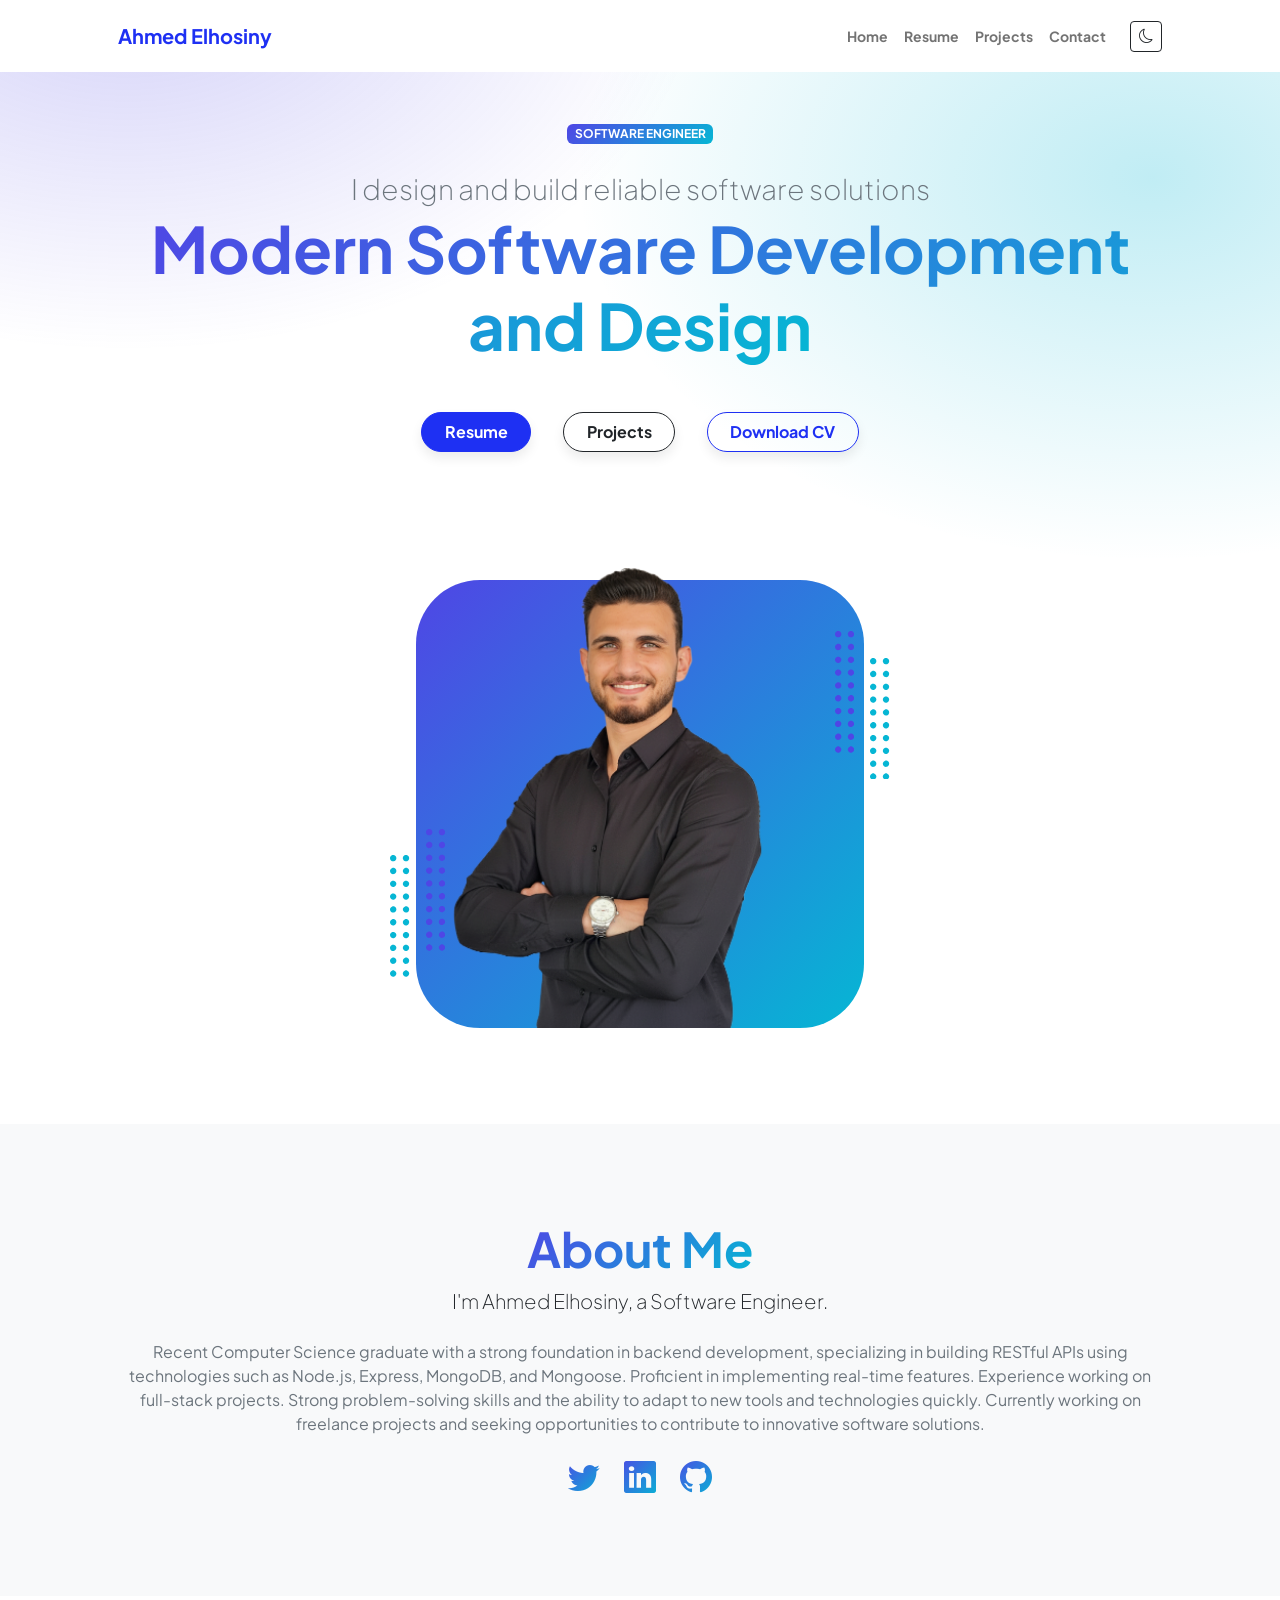
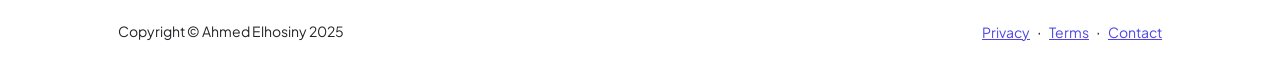
==== index.html @ 224352a5 "Initial commit: Modern portfolio website with dark mode, dynamic projects, and .NET skills showcase" ====
<!DOCTYPE html>
<html lang="en">
    <head>
        <meta charset="utf-8" />
        <meta name="viewport" content="width=device-width, initial-scale=1, shrink-to-fit=no" />
        <meta name="description" content="Software Engineer specializing in backend APIs, Node.js, Express, MongoDB, and realtime features." />
        <meta name="author" content="Ahmed Elhosiny" />
        <meta property="og:type" content="website" />
        <meta property="og:title" content="Ahmed Elhosiny — Software Engineer" />
        <meta property="og:description" content="Backend-focused engineer building RESTful APIs and realtime features with Node.js, Express, and MongoDB." />
        <meta property="og:image" content="assets/profile.png" />
        <meta name="twitter:card" content="summary_large_image" />
        <meta name="twitter:title" content="Ahmed Elhosiny — Software Engineer" />
        <meta name="twitter:description" content="Backend APIs · Node.js · Express · MongoDB · Realtime" />
        <meta name="twitter:image" content="assets/profile.png" />
        <meta name="theme-color" media="(prefers-color-scheme: light)" content="#4f46e5" />
        <meta name="theme-color" media="(prefers-color-scheme: dark)" content="#0b0f16" />
        <title>Ahmed Elhosiny — Software Engineer</title>
        <!-- Favicon-->
        <link rel="icon" type="image/x-icon" href="assets/favicon.ico" />
        <!-- Custom Google font-->
        <link rel="preconnect" href="https://fonts.googleapis.com" />
        <link rel="preconnect" href="https://fonts.gstatic.com" crossorigin />
        <link href="https://fonts.googleapis.com/css2?family=Plus+Jakarta+Sans:wght@100;200;300;400;500;600;700;800;900&amp;display=swap" rel="stylesheet" />
        <!-- Bootstrap icons-->
        <link href="https://cdn.jsdelivr.net/npm/bootstrap-icons@1.8.1/font/bootstrap-icons.css" rel="stylesheet" />
        <!-- Core theme CSS (includes Bootstrap)-->
        <link href="css/styles.css" rel="stylesheet" />
    </head>
    <body class="d-flex flex-column h-100" id="appRoot">
        <main class="flex-shrink-0">
            <!-- Navigation-->
            <nav class="navbar navbar-expand-lg navbar-light bg-white py-3" role="navigation" aria-label="Primary">
                <div class="container px-5">
                    <a class="navbar-brand" href="index.html"><span class="fw-bolder text-primary">Ahmed Elhosiny</span></a>
                    <button class="navbar-toggler" type="button" data-bs-toggle="collapse" data-bs-target="#navbarSupportedContent" aria-controls="navbarSupportedContent" aria-expanded="false" aria-label="Toggle navigation"><span class="navbar-toggler-icon"></span></button>
                    <div class="collapse navbar-collapse" id="navbarSupportedContent">
                        <ul class="navbar-nav ms-auto mb-2 mb-lg-0 small fw-bolder">
                            <li class="nav-item"><a class="nav-link" href="index.html">Home</a></li>
                            <li class="nav-item"><a class="nav-link" href="resume.html">Resume</a></li>
                            <li class="nav-item"><a class="nav-link" href="projects.html">Projects</a></li>
                            <li class="nav-item"><a class="nav-link" href="contact.html">Contact</a></li>
                        </ul>
                        <div class="ms-lg-3 mt-3 mt-lg-0">
                            <button id="themeToggle" class="btn btn-outline-dark btn-sm" type="button" aria-pressed="false" aria-label="Toggle dark mode">
                                <i class="bi bi-moon"></i>
                            </button>
                        </div>
                    </div>
                </div>
            </nav>
            <!-- Header-->
            <header class="py-5 hero-gradient">
                <div class="container px-5 pb-5">
                    <div class="row gx-5 align-items-center">
                        <div class="col-xxl-5 reveal">
                            <!-- Header text content-->
                            <div class="text-center text-xxl-start">
                                <div class="badge bg-gradient-primary-to-secondary text-white mb-4"><div class="text-uppercase">Software Engineer</div></div>
                                <div class="fs-3 fw-light text-muted">I design and build reliable software solutions</div>
                                <h1 class="display-3 fw-bolder mb-5"><span class="text-gradient d-inline">Modern Software Development and Design</span></h1>
                                <div class="d-grid gap-3 d-sm-flex justify-content-sm-center justify-content-xxl-start mb-3">
                                    <a class="btn btn-primary fw-bolder me-sm-3 btn-hero" href="resume.html">Resume</a>
                                    <a class="btn btn-outline-dark fw-bolder me-sm-3 btn-hero" href="projects.html">Projects</a>
                                    <a class="btn btn-outline-primary fw-bolder btn-hero" href="assets/Ahmed_s_Resume.pdf" target="_blank" rel="noopener" download="Ahmed_Elhosiny_Resume.pdf">Download CV</a>
                                </div>
                            </div>
                        </div>
                        <div class="col-xxl-7 reveal">
                            <!-- Header profile picture-->
                            <div class="d-flex justify-content-center mt-5 mt-xxl-0">
                                <div class="profile bg-gradient-primary-to-secondary balance-left">
                                    <!-- TIP: For best results, use a photo with a transparent background like the demo example below-->
                                    <!-- Watch a tutorial on how to do this on YouTube (link)-->
                                    <img class="profile-img face-left shift-left" src="assets/profile.png" alt="Ahmed Elhosiny profile" />
                                    <div class="dots-1">
                                        <!-- SVG Dots-->
                                        <svg version="1.1" xmlns="http://www.w3.org/2000/svg" xmlns:xlink="http://www.w3.org/1999/xlink" x="0px" y="0px" viewBox="0 0 191.6 1215.4" style="enable-background: new 0 0 191.6 1215.4" xml:space="preserve">
                                            <g transform="translate(0.000000,1280.000000) scale(0.100000,-0.100000)">
                                                <path d="M227.7,12788.6c-105-35-200-141-222-248c-43-206,163-412,369-369c155,32,275,190,260,339c-11,105-90,213-190,262        C383.7,12801.6,289.7,12808.6,227.7,12788.6z"></path>
                                                <path d="M1507.7,12788.6c-151-50-253-216-222-362c25-119,136-230,254-255c194-41,395,142,375,339c-11,105-90,213-190,262        C1663.7,12801.6,1569.7,12808.6,1507.7,12788.6z"></path>
                                                <path d="M227.7,11508.6c-105-35-200-141-222-248c-43-206,163-412,369-369c155,32,275,190,260,339c-11,105-90,213-190,262        C383.7,11521.6,289.7,11528.6,227.7,11508.6z"></path>
                                                <path d="M1507.7,11508.6c-151-50-253-216-222-362c25-119,136-230,254-255c194-41,395,142,375,339c-11,105-90,213-190,262        C1663.7,11521.6,1569.7,11528.6,1507.7,11508.6z"></path>
                                                <path d="M227.7,10228.6c-105-35-200-141-222-248c-43-206,163-412,369-369c155,32,275,190,260,339c-11,105-90,213-190,262        C383.7,10241.6,289.7,10248.6,227.7,10228.6z"></path>
                                                <path d="M1507.7,10228.6c-105-35-200-141-222-248c-43-206,163-412,369-369c155,32,275,190,260,339c-11,105-90,213-190,262        C1663.7,10241.6,1569.7,10248.6,1507.7,10228.6z"></path>
                                                <path d="M227.7,8948.6c-105-35-200-141-222-248c-43-206,163-412,369-369c155,32,275,190,260,339c-11,105-90,213-190,262        C383.7,8961.6,289.7,8968.6,227.7,8948.6z"></path>
                                                <path d="M1507.7,8948.6c-105-35-200-141-222-248c-43-206,163-412,369-369c155,32,275,190,260,339c-11,105-90,213-190,262        C1663.7,8961.6,1569.7,8968.6,1507.7,8948.6z"></path>
                                                <path d="M227.7,7668.6c-105-35-200-141-222-248c-43-206,163-412,369-369c155,32,275,190,260,339c-11,105-90,213-190,262        C383.7,7681.6,289.7,7688.6,227.7,7668.6z"></path>
                                                <path d="M1507.7,7668.6c-105-35-200-141-222-248c-43-206,163-412,369-369c155,32,275,190,260,339c-11,105-90,213-190,262        C1663.7,7681.6,1569.7,7688.6,1507.7,7668.6z"></path>
                                                <path d="M227.7,6388.6c-105-35-200-141-222-248c-43-206,163-412,369-369c155,32,275,190,260,339c-11,105-90,213-190,262        C383.7,6401.6,289.7,6408.6,227.7,6388.6z"></path>
                                                <path d="M1507.7,6388.6c-105-35-200-141-222-248c-43-206,163-412,369-369c155,32,275,190,260,339c-11,105-90,213-190,262        C1663.7,6401.6,1569.7,6408.6,1507.7,6388.6z"></path>
                                                <path d="M227.7,5108.6c-105-35-200-141-222-248c-43-206,163-412,369-369c155,32,275,190,260,339c-11,105-90,213-190,262        C383.7,5121.6,289.7,5128.6,227.7,5108.6z"></path>
                                                <path d="M1507.7,5108.6c-105-35-200-141-222-248c-43-206,163-412,369-369c155,32,275,190,260,339c-11,105-90,213-190,262        C1663.7,5121.6,1569.7,5128.6,1507.7,5108.6z"></path>
                                                <path d="M227.7,3828.6c-105-35-200-141-222-248c-43-206,163-412,369-369c155,32,275,190,260,339c-11,105-90,213-190,262        C383.7,3841.6,289.7,3848.6,227.7,3828.6z"></path>
                                                <path d="M1507.7,3828.6c-105-35-200-141-222-248c-43-206,163-412,369-369c155,32,275,190,260,339c-11,105-90,213-190,262        C1663.7,3841.6,1569.7,3848.6,1507.7,3828.6z"></path>
                                                <path d="M227.7,2548.6c-105-35-200-141-222-248c-43-206,163-412,369-369c155,32,275,190,260,339c-11,105-90,213-190,262        C383.7,2561.6,289.7,2568.6,227.7,2548.6z"></path>
                                                <path d="M1507.7,2548.6c-105-35-200-141-222-248c-43-206,163-412,369-369c155,32,275,190,260,339c-11,105-90,213-190,262        C1663.7,2561.6,1569.7,2568.6,1507.7,2548.6z"></path>
                                                <path d="M227.7,1268.6c-105-35-200-141-222-248c-43-206,163-412,369-369c155,32,275,190,260,339c-11,105-90,213-190,262        C383.7,1281.6,289.7,1288.6,227.7,1268.6z"></path>
                                                <path d="M1507.7,1268.6c-105-35-200-141-222-248c-43-206,163-412,369-369c155,32,275,190,260,339c-11,105-90,213-190,262        C1663.7,1281.6,1569.7,1288.6,1507.7,1268.6z"></path>
                                            </g>
                                        </svg>
                                        <!-- END of SVG dots-->
                                    </div>
                                    <div class="dots-2">
                                        <!-- SVG Dots-->
                                        <svg version="1.1" xmlns="http://www.w3.org/2000/svg" xmlns:xlink="http://www.w3.org/1999/xlink" x="0px" y="0px" viewBox="0 0 191.6 1215.4" style="enable-background: new 0 0 191.6 1215.4" xml:space="preserve">
                                            <g transform="translate(0.000000,1280.000000) scale(0.100000,-0.100000)">
                                                <path d="M227.7,12788.6c-105-35-200-141-222-248c-43-206,163-412,369-369c155,32,275,190,260,339c-11,105-90,213-190,262        C383.7,12801.6,289.7,12808.6,227.7,12788.6z"></path>
                                                <path d="M1507.7,12788.6c-151-50-253-216-222-362c25-119,136-230,254-255c194-41,395,142,375,339c-11,105-90,213-190,262        C1663.7,12801.6,1569.7,12808.6,1507.7,12788.6z"></path>
                                                <path d="M227.7,11508.6c-105-35-200-141-222-248c-43-206,163-412,369-369c155,32,275,190,260,339c-11,105-90,213-190,262        C383.7,11521.6,289.7,11528.6,227.7,11508.6z"></path>
                                                <path d="M1507.7,11508.6c-151-50-253-216-222-362c25-119,136-230,254-255c194-41,395,142,375,339c-11,105-90,213-190,262        C1663.7,11521.6,1569.7,11528.6,1507.7,11508.6z"></path>
                                                <path d="M227.7,10228.6c-105-35-200-141-222-248c-43-206,163-412,369-369c155,32,275,190,260,339c-11,105-90,213-190,262        C383.7,10241.6,289.7,10248.6,227.7,10228.6z"></path>
                                                <path d="M1507.7,10228.6c-105-35-200-141-222-248c-43-206,163-412,369-369c155,32,275,190,260,339c-11,105-90,213-190,262        C1663.7,10241.6,1569.7,10248.6,1507.7,10228.6z"></path>
                                                <path d="M227.7,8948.6c-105-35-200-141-222-248c-43-206,163-412,369-369c155,32,275,190,260,339c-11,105-90,213-190,262        C383.7,8961.6,289.7,8968.6,227.7,8948.6z"></path>
                                                <path d="M1507.7,8948.6c-105-35-200-141-222-248c-43-206,163-412,369-369c155,32,275,190,260,339c-11,105-90,213-190,262        C1663.7,8961.6,1569.7,8968.6,1507.7,8948.6z"></path>
                                                <path d="M227.7,7668.6c-105-35-200-141-222-248c-43-206,163-412,369-369c155,32,275,190,260,339c-11,105-90,213-190,262        C383.7,7681.6,289.7,7688.6,227.7,7668.6z"></path>
                                                <path d="M1507.7,7668.6c-105-35-200-141-222-248c-43-206,163-412,369-369c155,32,275,190,260,339c-11,105-90,213-190,262        C1663.7,7681.6,1569.7,7688.6,1507.7,7668.6z"></path>
                                                <path d="M227.7,6388.6c-105-35-200-141-222-248c-43-206,163-412,369-369c155,32,275,190,260,339c-11,105-90,213-190,262        C383.7,6401.6,289.7,6408.6,227.7,6388.6z"></path>
                                                <path d="M1507.7,6388.6c-105-35-200-141-222-248c-43-206,163-412,369-369c155,32,275,190,260,339c-11,105-90,213-190,262        C1663.7,6401.6,1569.7,6408.6,1507.7,6388.6z"></path>
                                                <path d="M227.7,5108.6c-105-35-200-141-222-248c-43-206,163-412,369-369c155,32,275,190,260,339c-11,105-90,213-190,262        C383.7,5121.6,289.7,5128.6,227.7,5108.6z"></path>
                                                <path d="M1507.7,5108.6c-105-35-200-141-222-248c-43-206,163-412,369-369c155,32,275,190,260,339c-11,105-90,213-190,262        C1663.7,5121.6,1569.7,5128.6,1507.7,5108.6z"></path>
                                                <path d="M227.7,3828.6c-105-35-200-141-222-248c-43-206,163-412,369-369c155,32,275,190,260,339c-11,105-90,213-190,262        C383.7,3841.6,289.7,3848.6,227.7,3828.6z"></path>
                                                <path d="M1507.7,3828.6c-105-35-200-141-222-248c-43-206,163-412,369-369c155,32,275,190,260,339c-11,105-90,213-190,262        C1663.7,3841.6,1569.7,3848.6,1507.7,3828.6z"></path>
                                                <path d="M227.7,2548.6c-105-35-200-141-222-248c-43-206,163-412,369-369c155,32,275,190,260,339c-11,105-90,213-190,262        C383.7,2561.6,289.7,2568.6,227.7,2548.6z"></path>
                                                <path d="M1507.7,2548.6c-105-35-200-141-222-248c-43-206,163-412,369-369c155,32,275,190,260,339c-11,105-90,213-190,262        C1663.7,2561.6,1569.7,2568.6,1507.7,2548.6z"></path>
                                                <path d="M227.7,1268.6c-105-35-200-141-222-248c-43-206,163-412,369-369c155,32,275,190,260,339c-11,105-90,213-190,262        C383.7,1281.6,289.7,1288.6,227.7,1268.6z"></path>
                                                <path d="M1507.7,1268.6c-105-35-200-141-222-248c-43-206,163-412,369-369c155,32,275,190,260,339c-11,105-90,213-190,262        C1663.7,1281.6,1569.7,1288.6,1507.7,1268.6z"></path>
                                            </g>
                                        </svg>
                                        <!-- END of SVG dots-->
                                    </div>
                                    <div class="dots-3">
                                        <!-- SVG Dots-->
                                        <svg version="1.1" xmlns="http://www.w3.org/2000/svg" xmlns:xlink="http://www.w3.org/1999/xlink" x="0px" y="0px" viewBox="0 0 191.6 1215.4" style="enable-background: new 0 0 191.6 1215.4" xml:space="preserve">
                                            <g transform="translate(0.000000,1280.000000) scale(0.100000,-0.100000)">
                                                <path d="M227.7,12788.6c-105-35-200-141-222-248c-43-206,163-412,369-369c155,32,275,190,260,339c-11,105-90,213-190,262        C383.7,12801.6,289.7,12808.6,227.7,12788.6z"></path>
                                                <path d="M1507.7,12788.6c-151-50-253-216-222-362c25-119,136-230,254-255c194-41,395,142,375,339c-11,105-90,213-190,262        C1663.7,12801.6,1569.7,12808.6,1507.7,12788.6z"></path>
                                                <path d="M227.7,11508.6c-105-35-200-141-222-248c-43-206,163-412,369-369c155,32,275,190,260,339c-11,105-90,213-190,262        C383.7,11521.6,289.7,11528.6,227.7,11508.6z"></path>
                                                <path d="M1507.7,11508.6c-151-50-253-216-222-362c25-119,136-230,254-255c194-41,395,142,375,339c-11,105-90,213-190,262        C1663.7,11521.6,1569.7,11528.6,1507.7,11508.6z"></path>
                                                <path d="M227.7,10228.6c-105-35-200-141-222-248c-43-206,163-412,369-369c155,32,275,190,260,339c-11,105-90,213-190,262        C383.7,10241.6,289.7,10248.6,227.7,10228.6z"></path>
                                                <path d="M1507.7,10228.6c-105-35-200-141-222-248c-43-206,163-412,369-369c155,32,275,190,260,339c-11,105-90,213-190,262        C1663.7,10241.6,1569.7,10248.6,1507.7,10228.6z"></path>
                                                <path d="M227.7,8948.6c-105-35-200-141-222-248c-43-206,163-412,369-369c155,32,275,190,260,339c-11,105-90,213-190,262        C383.7,8961.6,289.7,8968.6,227.7,8948.6z"></path>
                                                <path d="M1507.7,8948.6c-105-35-200-141-222-248c-43-206,163-412,369-369c155,32,275,190,260,339c-11,105-90,213-190,262        C1663.7,8961.6,1569.7,8968.6,1507.7,8948.6z"></path>
                                                <path d="M227.7,7668.6c-105-35-200-141-222-248c-43-206,163-412,369-369c155,32,275,190,260,339c-11,105-90,213-190,262        C383.7,7681.6,289.7,7688.6,227.7,7668.6z"></path>
                                                <path d="M1507.7,7668.6c-105-35-200-141-222-248c-43-206,163-412,369-369c155,32,275,190,260,339c-11,105-90,213-190,262        C1663.7,7681.6,1569.7,7688.6,1507.7,7668.6z"></path>
                                                <path d="M227.7,6388.6c-105-35-200-141-222-248c-43-206,163-412,369-369c155,32,275,190,260,339c-11,105-90,213-190,262        C383.7,6401.6,289.7,6408.6,227.7,6388.6z"></path>
                                                <path d="M1507.7,6388.6c-105-35-200-141-222-248c-43-206,163-412,369-369c155,32,275,190,260,339c-11,105-90,213-190,262        C1663.7,6401.6,1569.7,6408.6,1507.7,6388.6z"></path>
                                                <path d="M227.7,5108.6c-105-35-200-141-222-248c-43-206,163-412,369-369c155,32,275,190,260,339c-11,105-90,213-190,262        C383.7,5121.6,289.7,5128.6,227.7,5108.6z"></path>
                                                <path d="M1507.7,5108.6c-105-35-200-141-222-248c-43-206,163-412,369-369c155,32,275,190,260,339c-11,105-90,213-190,262        C1663.7,5121.6,1569.7,5128.6,1507.7,5108.6z"></path>
                                                <path d="M227.7,3828.6c-105-35-200-141-222-248c-43-206,163-412,369-369c155,32,275,190,260,339c-11,105-90,213-190,262        C383.7,3841.6,289.7,3848.6,227.7,3828.6z"></path>
                                                <path d="M1507.7,3828.6c-105-35-200-141-222-248c-43-206,163-412,369-369c155,32,275,190,260,339c-11,105-90,213-190,262        C1663.7,3841.6,1569.7,3848.6,1507.7,3828.6z"></path>
                                                <path d="M227.7,2548.6c-105-35-200-141-222-248c-43-206,163-412,369-369c155,32,275,190,260,339c-11,105-90,213-190,262        C383.7,2561.6,289.7,2568.6,227.7,2548.6z"></path>
                                                <path d="M1507.7,2548.6c-105-35-200-141-222-248c-43-206,163-412,369-369c155,32,275,190,260,339c-11,105-90,213-190,262        C1663.7,2561.6,1569.7,2568.6,1507.7,2548.6z"></path>
                                                <path d="M227.7,1268.6c-105-35-200-141-222-248c-43-206,163-412,369-369c155,32,275,190,260,339c-11,105-90,213-190,262        C383.7,1281.6,289.7,1288.6,227.7,1268.6z"></path>
                                                <path d="M1507.7,1268.6c-105-35-200-141-222-248c-43-206,163-412,369-369c155,32,275,190,260,339c-11,105-90,213-190,262        C1663.7,1281.6,1569.7,1288.6,1507.7,1268.6z"></path>
                                            </g>
                                        </svg>
                                        <!-- END of SVG dots-->
                                    </div>
                                    <div class="dots-4">
                                        <!-- SVG Dots-->
                                        <svg version="1.1" xmlns="http://www.w3.org/2000/svg" xmlns:xlink="http://www.w3.org/1999/xlink" x="0px" y="0px" viewBox="0 0 191.6 1215.4" style="enable-background: new 0 0 191.6 1215.4" xml:space="preserve">
                                            <g transform="translate(0.000000,1280.000000) scale(0.100000,-0.100000)">
                                                <path d="M227.7,12788.6c-105-35-200-141-222-248c-43-206,163-412,369-369c155,32,275,190,260,339c-11,105-90,213-190,262        C383.7,12801.6,289.7,12808.6,227.7,12788.6z"></path>
                                                <path d="M1507.7,12788.6c-151-50-253-216-222-362c25-119,136-230,254-255c194-41,395,142,375,339c-11,105-90,213-190,262        C1663.7,12801.6,1569.7,12808.6,1507.7,12788.6z"></path>
                                                <path d="M227.7,11508.6c-105-35-200-141-222-248c-43-206,163-412,369-369c155,32,275,190,260,339c-11,105-90,213-190,262        C383.7,11521.6,289.7,11528.6,227.7,11508.6z"></path>
                                                <path d="M1507.7,11508.6c-151-50-253-216-222-362c25-119,136-230,254-255c194-41,395,142,375,339c-11,105-90,213-190,262        C1663.7,11521.6,1569.7,11528.6,1507.7,11508.6z"></path>
                                                <path d="M227.7,10228.6c-105-35-200-141-222-248c-43-206,163-412,369-369c155,32,275,190,260,339c-11,105-90,213-190,262        C383.7,10241.6,289.7,10248.6,227.7,10228.6z"></path>
                                                <path d="M1507.7,10228.6c-105-35-200-141-222-248c-43-206,163-412,369-369c155,32,275,190,260,339c-11,105-90,213-190,262        C1663.7,10241.6,1569.7,10248.6,1507.7,10228.6z"></path>
                                                <path d="M227.7,8948.6c-105-35-200-141-222-248c-43-206,163-412,369-369c155,32,275,190,260,339c-11,105-90,213-190,262        C383.7,8961.6,289.7,8968.6,227.7,8948.6z"></path>
                                                <path d="M1507.7,8948.6c-105-35-200-141-222-248c-43-206,163-412,369-369c155,32,275,190,260,339c-11,105-90,213-190,262        C1663.7,8961.6,1569.7,8968.6,1507.7,8948.6z"></path>
                                                <path d="M227.7,7668.6c-105-35-200-141-222-248c-43-206,163-412,369-369c155,32,275,190,260,339c-11,105-90,213-190,262        C383.7,7681.6,289.7,7688.6,227.7,7668.6z"></path>
                                                <path d="M1507.7,7668.6c-105-35-200-141-222-248c-43-206,163-412,369-369c155,32,275,190,260,339c-11,105-90,213-190,262        C1663.7,7681.6,1569.7,7688.6,1507.7,7668.6z"></path>
                                                <path d="M227.7,6388.6c-105-35-200-141-222-248c-43-206,163-412,369-369c155,32,275,190,260,339c-11,105-90,213-190,262        C383.7,6401.6,289.7,6408.6,227.7,6388.6z"></path>
                                                <path d="M1507.7,6388.6c-105-35-200-141-222-248c-43-206,163-412,369-369c155,32,275,190,260,339c-11,105-90,213-190,262        C1663.7,6401.6,1569.7,6408.6,1507.7,6388.6z"></path>
                                                <path d="M227.7,5108.6c-105-35-200-141-222-248c-43-206,163-412,369-369c155,32,275,190,260,339c-11,105-90,213-190,262        C383.7,5121.6,289.7,5128.6,227.7,5108.6z"></path>
                                                <path d="M1507.7,5108.6c-105-35-200-141-222-248c-43-206,163-412,369-369c155,32,275,190,260,339c-11,105-90,213-190,262        C1663.7,5121.6,1569.7,5128.6,1507.7,5108.6z"></path>
                                                <path d="M227.7,3828.6c-105-35-200-141-222-248c-43-206,163-412,369-369c155,32,275,190,260,339c-11,105-90,213-190,262        C383.7,3841.6,289.7,3848.6,227.7,3828.6z"></path>
                                                <path d="M1507.7,3828.6c-105-35-200-141-222-248c-43-206,163-412,369-369c155,32,275,190,260,339c-11,105-90,213-190,262        C1663.7,3841.6,1569.7,3848.6,1507.7,3828.6z"></path>
                                                <path d="M227.7,2548.6c-105-35-200-141-222-248c-43-206,163-412,369-369c155,32,275,190,260,339c-11,105-90,213-190,262        C383.7,2561.6,289.7,2568.6,227.7,2548.6z"></path>
                                                <path d="M1507.7,2548.6c-105-35-200-141-222-248c-43-206,163-412,369-369c155,32,275,190,260,339c-11,105-90,213-190,262        C1663.7,2561.6,1569.7,2568.6,1507.7,2548.6z"></path>
                                                <path d="M227.7,1268.6c-105-35-200-141-222-248c-43-206,163-412,369-369c155,32,275,190,260,339c-11,105-90,213-190,262        C383.7,1281.6,289.7,1288.6,227.7,1268.6z"></path>
                                                <path d="M1507.7,1268.6c-105-35-200-141-222-248c-43-206,163-412,369-369c155,32,275,190,260,339c-11,105-90,213-190,262        C1663.7,1281.6,1569.7,1288.6,1507.7,1268.6z"></path>
                                            </g>
                                        </svg>
                                        <!-- END of SVG dots-->
                                    </div>
                                </div>
                            </div>
                        </div>
                    </div>
                </div>
            </header>
            <!-- About Section-->
            <section class="bg-light py-5">
                <div class="container px-5">
                    <div class="row gx-5 justify-content-center">
                        <div class="col-xxl-8">
                            <div class="text-center my-5">
                                <h2 class="display-5 fw-bolder"><span class="text-gradient d-inline">About Me</span></h2>
                                <p class="lead fw-light mb-4">I'm Ahmed Elhosiny, a Software Engineer.</p>
                                <p class="text-muted">Recent Computer Science graduate with a strong foundation in backend development, specializing in building RESTful APIs using technologies such as Node.js, Express, MongoDB, and Mongoose. Proficient in implementing real-time features. Experience working on full-stack projects. Strong problem-solving skills and the ability to adapt to new tools and technologies quickly. Currently working on freelance projects and seeking opportunities to contribute to innovative software solutions.</p>
                                <div class="d-flex justify-content-center fs-2 gap-4">
                                    <a class="text-gradient" href="https://x.com/ElHoS_1"><i class="bi bi-twitter"></i></a>
                                    <a class="text-gradient" href="https://www.linkedin.com/in/ahmed-elhosiny-657b301b6/"><i class="bi bi-linkedin"></i></a>
                                    <a class="text-gradient" href="https://github.com/Ahmed-Elhosiny"><i class="bi bi-github"></i></a>
                                </div>
                            </div>
                        </div>
                    </div>
                </div>
            </section>
        </main>
        <!-- Footer-->
        <footer class="bg-white py-4 mt-auto">
            <div class="container px-5">
                <div class="row align-items-center justify-content-between flex-column flex-sm-row">
                    <div class="col-auto"><div class="small m-0">Copyright &copy; Ahmed Elhosiny 2025</div></div>
                    <div class="col-auto">
                        <a class="small" href="#!">Privacy</a>
                        <span class="mx-1">&middot;</span>
                        <a class="small" href="#!">Terms</a>
                        <span class="mx-1">&middot;</span>
                        <a class="small" href="#!">Contact</a>
                    </div>
                </div>
            </div>
        </footer>
        <!-- Bootstrap core JS-->
        <script src="https://cdn.jsdelivr.net/npm/bootstrap@5.2.3/dist/js/bootstrap.bundle.min.js"></script>
        <!-- Core theme JS-->
        <script src="js/scripts.js"></script>
    </body>
</html>
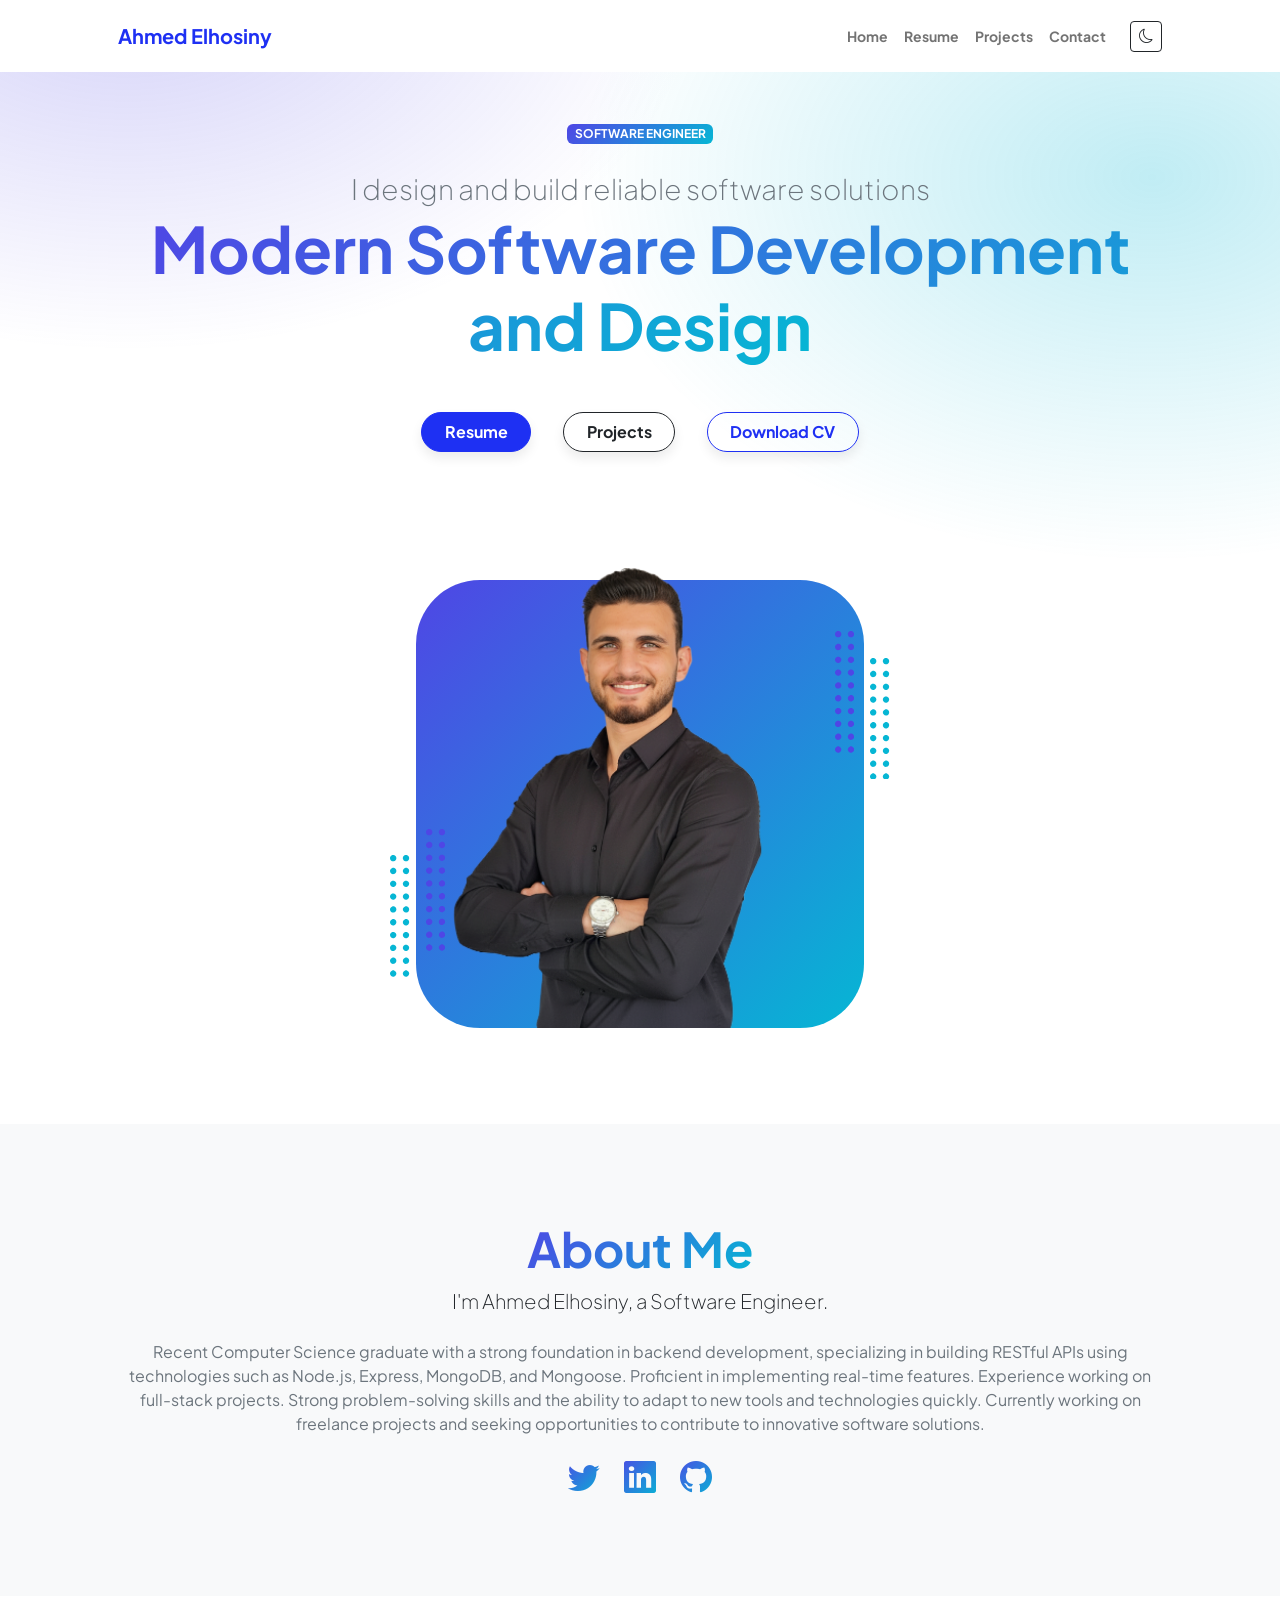
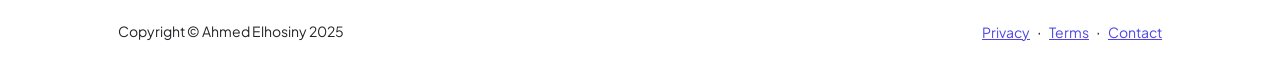
==== commit 6834bccf: "Change transition between pages" ====
--- a/index.html
+++ b/index.html
@@ -26,6 +26,8 @@
         <link href="https://cdn.jsdelivr.net/npm/bootstrap-icons@1.8.1/font/bootstrap-icons.css" rel="stylesheet" />
         <!-- Core theme CSS (includes Bootstrap)-->
         <link href="css/styles.css" rel="stylesheet" />
+        <!-- Page transitions CSS -->
+        <link href="css/transitions.css" rel="stylesheet" />
     </head>
     <body class="d-flex flex-column h-100" id="appRoot">
         <main class="flex-shrink-0">
--- a/css/transitions.css
+++ b/css/transitions.css
@@ -0,0 +1,75 @@
+/* Smooth Page Transitions */
+body {
+  opacity: 0;
+  animation: fadeIn 0.4s ease-in forwards;
+}
+
+@keyframes fadeIn {
+  to {
+    opacity: 1;
+  }
+}
+
+/* Page exit animation */
+body.page-exit {
+  animation: fadeOut 0.3s ease-out forwards;
+}
+
+@keyframes fadeOut {
+  to {
+    opacity: 0;
+  }
+}
+
+/* Smooth link transitions */
+a {
+  transition: color 0.2s ease, opacity 0.2s ease;
+}
+
+/* Navbar smooth appearance */
+nav.navbar {
+  animation: slideDown 0.5s ease-out;
+}
+
+@keyframes slideDown {
+  from {
+    transform: translateY(-20px);
+    opacity: 0;
+  }
+  to {
+    transform: translateY(0);
+    opacity: 1;
+  }
+}
+
+/* Content sections fade in */
+main section {
+  animation: fadeInUp 0.6s ease-out;
+}
+
+@keyframes fadeInUp {
+  from {
+    transform: translateY(20px);
+    opacity: 0;
+  }
+  to {
+    transform: translateY(0);
+    opacity: 1;
+  }
+}
+
+/* Reduce motion for users who prefer it */
+@media (prefers-reduced-motion: reduce) {
+  *,
+  *::before,
+  *::after {
+    animation-duration: 0.01ms !important;
+    animation-iteration-count: 1 !important;
+    transition-duration: 0.01ms !important;
+  }
+  
+  body {
+    opacity: 1;
+    animation: none;
+  }
+}
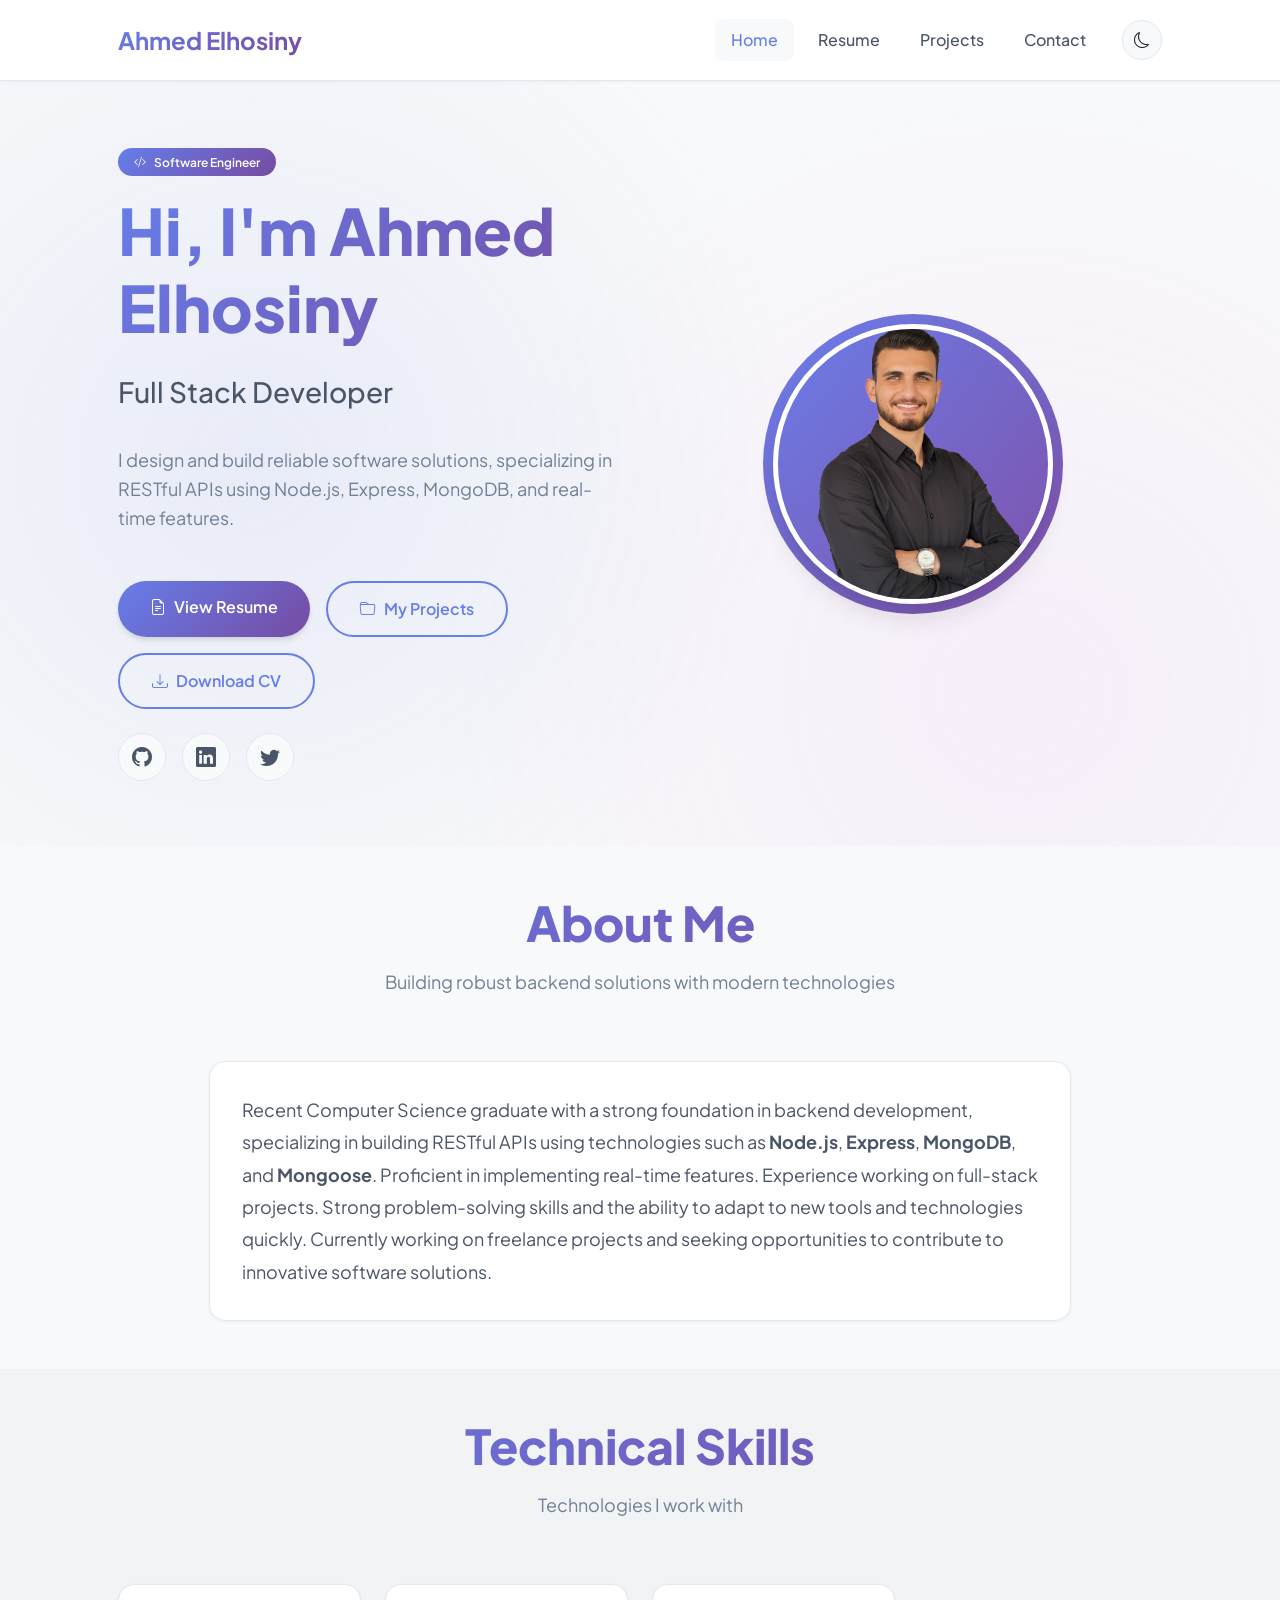
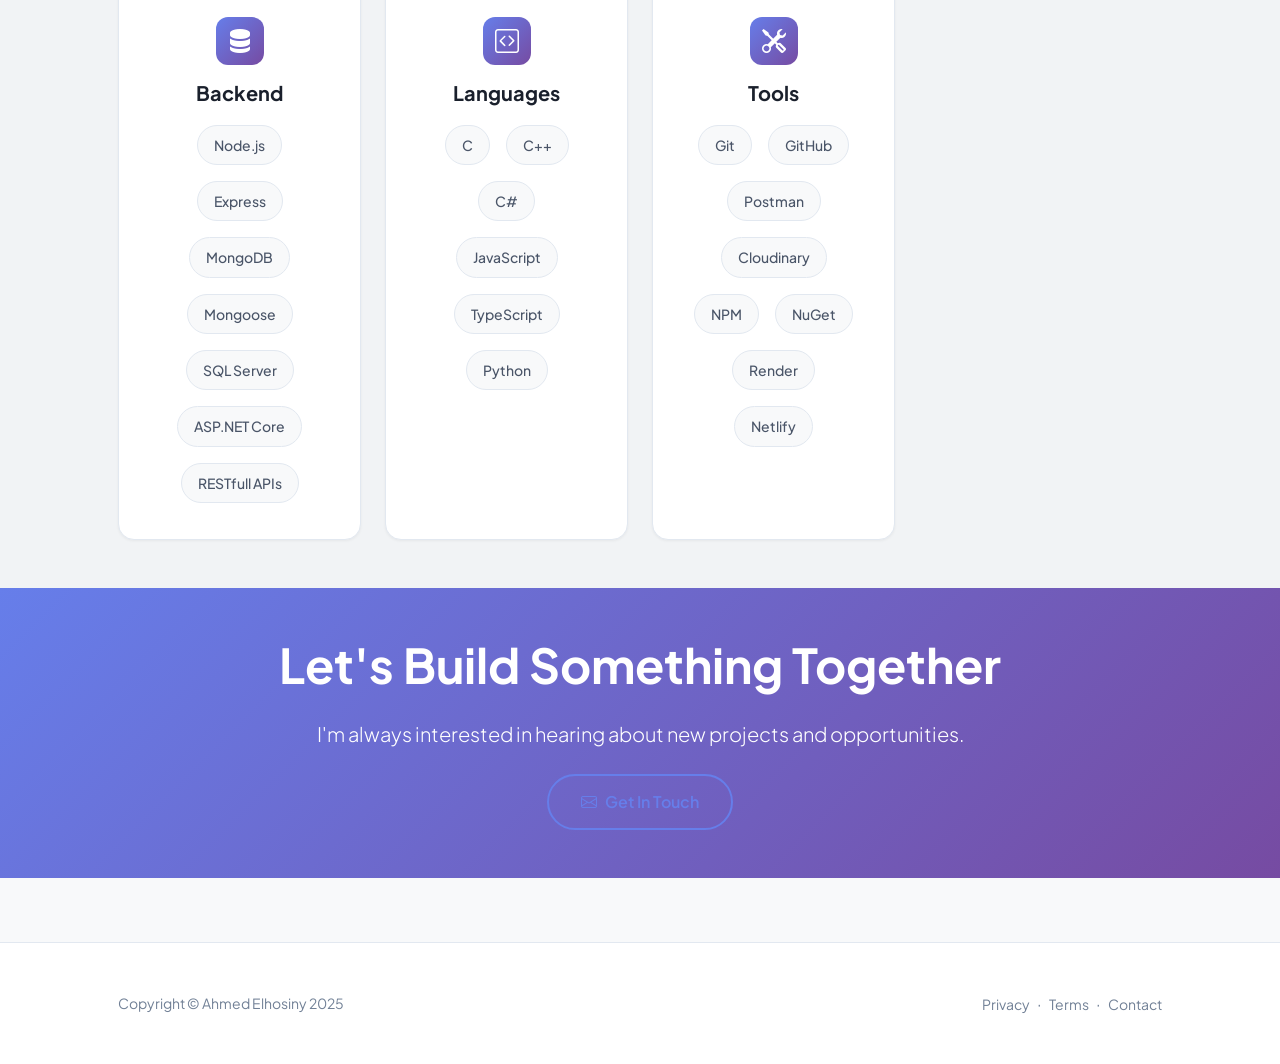
==== commit 0c0b9903: "Update the whole structure" ====
--- a/index.html
+++ b/index.html
@@ -1,236 +1,364 @@
 <!DOCTYPE html>
 <html lang="en">
-    <head>
-        <meta charset="utf-8" />
-        <meta name="viewport" content="width=device-width, initial-scale=1, shrink-to-fit=no" />
-        <meta name="description" content="Software Engineer specializing in backend APIs, Node.js, Express, MongoDB, and realtime features." />
-        <meta name="author" content="Ahmed Elhosiny" />
-        <meta property="og:type" content="website" />
-        <meta property="og:title" content="Ahmed Elhosiny — Software Engineer" />
-        <meta property="og:description" content="Backend-focused engineer building RESTful APIs and realtime features with Node.js, Express, and MongoDB." />
-        <meta property="og:image" content="assets/profile.png" />
-        <meta name="twitter:card" content="summary_large_image" />
-        <meta name="twitter:title" content="Ahmed Elhosiny — Software Engineer" />
-        <meta name="twitter:description" content="Backend APIs · Node.js · Express · MongoDB · Realtime" />
-        <meta name="twitter:image" content="assets/profile.png" />
-        <meta name="theme-color" media="(prefers-color-scheme: light)" content="#4f46e5" />
-        <meta name="theme-color" media="(prefers-color-scheme: dark)" content="#0b0f16" />
-        <title>Ahmed Elhosiny — Software Engineer</title>
-        <!-- Favicon-->
-        <link rel="icon" type="image/x-icon" href="assets/favicon.ico" />
-        <!-- Custom Google font-->
-        <link rel="preconnect" href="https://fonts.googleapis.com" />
-        <link rel="preconnect" href="https://fonts.gstatic.com" crossorigin />
-        <link href="https://fonts.googleapis.com/css2?family=Plus+Jakarta+Sans:wght@100;200;300;400;500;600;700;800;900&amp;display=swap" rel="stylesheet" />
-        <!-- Bootstrap icons-->
-        <link href="https://cdn.jsdelivr.net/npm/bootstrap-icons@1.8.1/font/bootstrap-icons.css" rel="stylesheet" />
-        <!-- Core theme CSS (includes Bootstrap)-->
-        <link href="css/styles.css" rel="stylesheet" />
-        <!-- Page transitions CSS -->
-        <link href="css/transitions.css" rel="stylesheet" />
-    </head>
-    <body class="d-flex flex-column h-100" id="appRoot">
-        <main class="flex-shrink-0">
-            <!-- Navigation-->
-            <nav class="navbar navbar-expand-lg navbar-light bg-white py-3" role="navigation" aria-label="Primary">
-                <div class="container px-5">
-                    <a class="navbar-brand" href="index.html"><span class="fw-bolder text-primary">Ahmed Elhosiny</span></a>
-                    <button class="navbar-toggler" type="button" data-bs-toggle="collapse" data-bs-target="#navbarSupportedContent" aria-controls="navbarSupportedContent" aria-expanded="false" aria-label="Toggle navigation"><span class="navbar-toggler-icon"></span></button>
-                    <div class="collapse navbar-collapse" id="navbarSupportedContent">
-                        <ul class="navbar-nav ms-auto mb-2 mb-lg-0 small fw-bolder">
-                            <li class="nav-item"><a class="nav-link" href="index.html">Home</a></li>
-                            <li class="nav-item"><a class="nav-link" href="resume.html">Resume</a></li>
-                            <li class="nav-item"><a class="nav-link" href="projects.html">Projects</a></li>
-                            <li class="nav-item"><a class="nav-link" href="contact.html">Contact</a></li>
-                        </ul>
-                        <div class="ms-lg-3 mt-3 mt-lg-0">
-                            <button id="themeToggle" class="btn btn-outline-dark btn-sm" type="button" aria-pressed="false" aria-label="Toggle dark mode">
-                                <i class="bi bi-moon"></i>
-                            </button>
-                        </div>
-                    </div>
-                </div>
-            </nav>
-            <!-- Header-->
-            <header class="py-5 hero-gradient">
-                <div class="container px-5 pb-5">
-                    <div class="row gx-5 align-items-center">
-                        <div class="col-xxl-5 reveal">
-                            <!-- Header text content-->
-                            <div class="text-center text-xxl-start">
-                                <div class="badge bg-gradient-primary-to-secondary text-white mb-4"><div class="text-uppercase">Software Engineer</div></div>
-                                <div class="fs-3 fw-light text-muted">I design and build reliable software solutions</div>
-                                <h1 class="display-3 fw-bolder mb-5"><span class="text-gradient d-inline">Modern Software Development and Design</span></h1>
-                                <div class="d-grid gap-3 d-sm-flex justify-content-sm-center justify-content-xxl-start mb-3">
-                                    <a class="btn btn-primary fw-bolder me-sm-3 btn-hero" href="resume.html">Resume</a>
-                                    <a class="btn btn-outline-dark fw-bolder me-sm-3 btn-hero" href="projects.html">Projects</a>
-                                    <a class="btn btn-outline-primary fw-bolder btn-hero" href="assets/Ahmed_s_Resume.pdf" target="_blank" rel="noopener" download="Ahmed_Elhosiny_Resume.pdf">Download CV</a>
-                                </div>
-                            </div>
-                        </div>
-                        <div class="col-xxl-7 reveal">
-                            <!-- Header profile picture-->
-                            <div class="d-flex justify-content-center mt-5 mt-xxl-0">
-                                <div class="profile bg-gradient-primary-to-secondary balance-left">
-                                    <!-- TIP: For best results, use a photo with a transparent background like the demo example below-->
-                                    <!-- Watch a tutorial on how to do this on YouTube (link)-->
-                                    <img class="profile-img face-left shift-left" src="assets/profile.png" alt="Ahmed Elhosiny profile" />
-                                    <div class="dots-1">
-                                        <!-- SVG Dots-->
-                                        <svg version="1.1" xmlns="http://www.w3.org/2000/svg" xmlns:xlink="http://www.w3.org/1999/xlink" x="0px" y="0px" viewBox="0 0 191.6 1215.4" style="enable-background: new 0 0 191.6 1215.4" xml:space="preserve">
-                                            <g transform="translate(0.000000,1280.000000) scale(0.100000,-0.100000)">
-                                                <path d="M227.7,12788.6c-105-35-200-141-222-248c-43-206,163-412,369-369c155,32,275,190,260,339c-11,105-90,213-190,262        C383.7,12801.6,289.7,12808.6,227.7,12788.6z"></path>
-                                                <path d="M1507.7,12788.6c-151-50-253-216-222-362c25-119,136-230,254-255c194-41,395,142,375,339c-11,105-90,213-190,262        C1663.7,12801.6,1569.7,12808.6,1507.7,12788.6z"></path>
-                                                <path d="M227.7,11508.6c-105-35-200-141-222-248c-43-206,163-412,369-369c155,32,275,190,260,339c-11,105-90,213-190,262        C383.7,11521.6,289.7,11528.6,227.7,11508.6z"></path>
-                                                <path d="M1507.7,11508.6c-151-50-253-216-222-362c25-119,136-230,254-255c194-41,395,142,375,339c-11,105-90,213-190,262        C1663.7,11521.6,1569.7,11528.6,1507.7,11508.6z"></path>
-                                                <path d="M227.7,10228.6c-105-35-200-141-222-248c-43-206,163-412,369-369c155,32,275,190,260,339c-11,105-90,213-190,262        C383.7,10241.6,289.7,10248.6,227.7,10228.6z"></path>
-                                                <path d="M1507.7,10228.6c-105-35-200-141-222-248c-43-206,163-412,369-369c155,32,275,190,260,339c-11,105-90,213-190,262        C1663.7,10241.6,1569.7,10248.6,1507.7,10228.6z"></path>
-                                                <path d="M227.7,8948.6c-105-35-200-141-222-248c-43-206,163-412,369-369c155,32,275,190,260,339c-11,105-90,213-190,262        C383.7,8961.6,289.7,8968.6,227.7,8948.6z"></path>
-                                                <path d="M1507.7,8948.6c-105-35-200-141-222-248c-43-206,163-412,369-369c155,32,275,190,260,339c-11,105-90,213-190,262        C1663.7,8961.6,1569.7,8968.6,1507.7,8948.6z"></path>
-                                                <path d="M227.7,7668.6c-105-35-200-141-222-248c-43-206,163-412,369-369c155,32,275,190,260,339c-11,105-90,213-190,262        C383.7,7681.6,289.7,7688.6,227.7,7668.6z"></path>
-                                                <path d="M1507.7,7668.6c-105-35-200-141-222-248c-43-206,163-412,369-369c155,32,275,190,260,339c-11,105-90,213-190,262        C1663.7,7681.6,1569.7,7688.6,1507.7,7668.6z"></path>
-                                                <path d="M227.7,6388.6c-105-35-200-141-222-248c-43-206,163-412,369-369c155,32,275,190,260,339c-11,105-90,213-190,262        C383.7,6401.6,289.7,6408.6,227.7,6388.6z"></path>
-                                                <path d="M1507.7,6388.6c-105-35-200-141-222-248c-43-206,163-412,369-369c155,32,275,190,260,339c-11,105-90,213-190,262        C1663.7,6401.6,1569.7,6408.6,1507.7,6388.6z"></path>
-                                                <path d="M227.7,5108.6c-105-35-200-141-222-248c-43-206,163-412,369-369c155,32,275,190,260,339c-11,105-90,213-190,262        C383.7,5121.6,289.7,5128.6,227.7,5108.6z"></path>
-                                                <path d="M1507.7,5108.6c-105-35-200-141-222-248c-43-206,163-412,369-369c155,32,275,190,260,339c-11,105-90,213-190,262        C1663.7,5121.6,1569.7,5128.6,1507.7,5108.6z"></path>
-                                                <path d="M227.7,3828.6c-105-35-200-141-222-248c-43-206,163-412,369-369c155,32,275,190,260,339c-11,105-90,213-190,262        C383.7,3841.6,289.7,3848.6,227.7,3828.6z"></path>
-                                                <path d="M1507.7,3828.6c-105-35-200-141-222-248c-43-206,163-412,369-369c155,32,275,190,260,339c-11,105-90,213-190,262        C1663.7,3841.6,1569.7,3848.6,1507.7,3828.6z"></path>
-                                                <path d="M227.7,2548.6c-105-35-200-141-222-248c-43-206,163-412,369-369c155,32,275,190,260,339c-11,105-90,213-190,262        C383.7,2561.6,289.7,2568.6,227.7,2548.6z"></path>
-                                                <path d="M1507.7,2548.6c-105-35-200-141-222-248c-43-206,163-412,369-369c155,32,275,190,260,339c-11,105-90,213-190,262        C1663.7,2561.6,1569.7,2568.6,1507.7,2548.6z"></path>
-                                                <path d="M227.7,1268.6c-105-35-200-141-222-248c-43-206,163-412,369-369c155,32,275,190,260,339c-11,105-90,213-190,262        C383.7,1281.6,289.7,1288.6,227.7,1268.6z"></path>
-                                                <path d="M1507.7,1268.6c-105-35-200-141-222-248c-43-206,163-412,369-369c155,32,275,190,260,339c-11,105-90,213-190,262        C1663.7,1281.6,1569.7,1288.6,1507.7,1268.6z"></path>
-                                            </g>
-                                        </svg>
-                                        <!-- END of SVG dots-->
-                                    </div>
-                                    <div class="dots-2">
-                                        <!-- SVG Dots-->
-                                        <svg version="1.1" xmlns="http://www.w3.org/2000/svg" xmlns:xlink="http://www.w3.org/1999/xlink" x="0px" y="0px" viewBox="0 0 191.6 1215.4" style="enable-background: new 0 0 191.6 1215.4" xml:space="preserve">
-                                            <g transform="translate(0.000000,1280.000000) scale(0.100000,-0.100000)">
-                                                <path d="M227.7,12788.6c-105-35-200-141-222-248c-43-206,163-412,369-369c155,32,275,190,260,339c-11,105-90,213-190,262        C383.7,12801.6,289.7,12808.6,227.7,12788.6z"></path>
-                                                <path d="M1507.7,12788.6c-151-50-253-216-222-362c25-119,136-230,254-255c194-41,395,142,375,339c-11,105-90,213-190,262        C1663.7,12801.6,1569.7,12808.6,1507.7,12788.6z"></path>
-                                                <path d="M227.7,11508.6c-105-35-200-141-222-248c-43-206,163-412,369-369c155,32,275,190,260,339c-11,105-90,213-190,262        C383.7,11521.6,289.7,11528.6,227.7,11508.6z"></path>
-                                                <path d="M1507.7,11508.6c-151-50-253-216-222-362c25-119,136-230,254-255c194-41,395,142,375,339c-11,105-90,213-190,262        C1663.7,11521.6,1569.7,11528.6,1507.7,11508.6z"></path>
-                                                <path d="M227.7,10228.6c-105-35-200-141-222-248c-43-206,163-412,369-369c155,32,275,190,260,339c-11,105-90,213-190,262        C383.7,10241.6,289.7,10248.6,227.7,10228.6z"></path>
-                                                <path d="M1507.7,10228.6c-105-35-200-141-222-248c-43-206,163-412,369-369c155,32,275,190,260,339c-11,105-90,213-190,262        C1663.7,10241.6,1569.7,10248.6,1507.7,10228.6z"></path>
-                                                <path d="M227.7,8948.6c-105-35-200-141-222-248c-43-206,163-412,369-369c155,32,275,190,260,339c-11,105-90,213-190,262        C383.7,8961.6,289.7,8968.6,227.7,8948.6z"></path>
-                                                <path d="M1507.7,8948.6c-105-35-200-141-222-248c-43-206,163-412,369-369c155,32,275,190,260,339c-11,105-90,213-190,262        C1663.7,8961.6,1569.7,8968.6,1507.7,8948.6z"></path>
-                                                <path d="M227.7,7668.6c-105-35-200-141-222-248c-43-206,163-412,369-369c155,32,275,190,260,339c-11,105-90,213-190,262        C383.7,7681.6,289.7,7688.6,227.7,7668.6z"></path>
-                                                <path d="M1507.7,7668.6c-105-35-200-141-222-248c-43-206,163-412,369-369c155,32,275,190,260,339c-11,105-90,213-190,262        C1663.7,7681.6,1569.7,7688.6,1507.7,7668.6z"></path>
-                                                <path d="M227.7,6388.6c-105-35-200-141-222-248c-43-206,163-412,369-369c155,32,275,190,260,339c-11,105-90,213-190,262        C383.7,6401.6,289.7,6408.6,227.7,6388.6z"></path>
-                                                <path d="M1507.7,6388.6c-105-35-200-141-222-248c-43-206,163-412,369-369c155,32,275,190,260,339c-11,105-90,213-190,262        C1663.7,6401.6,1569.7,6408.6,1507.7,6388.6z"></path>
-                                                <path d="M227.7,5108.6c-105-35-200-141-222-248c-43-206,163-412,369-369c155,32,275,190,260,339c-11,105-90,213-190,262        C383.7,5121.6,289.7,5128.6,227.7,5108.6z"></path>
-                                                <path d="M1507.7,5108.6c-105-35-200-141-222-248c-43-206,163-412,369-369c155,32,275,190,260,339c-11,105-90,213-190,262        C1663.7,5121.6,1569.7,5128.6,1507.7,5108.6z"></path>
-                                                <path d="M227.7,3828.6c-105-35-200-141-222-248c-43-206,163-412,369-369c155,32,275,190,260,339c-11,105-90,213-190,262        C383.7,3841.6,289.7,3848.6,227.7,3828.6z"></path>
-                                                <path d="M1507.7,3828.6c-105-35-200-141-222-248c-43-206,163-412,369-369c155,32,275,190,260,339c-11,105-90,213-190,262        C1663.7,3841.6,1569.7,3848.6,1507.7,3828.6z"></path>
-                                                <path d="M227.7,2548.6c-105-35-200-141-222-248c-43-206,163-412,369-369c155,32,275,190,260,339c-11,105-90,213-190,262        C383.7,2561.6,289.7,2568.6,227.7,2548.6z"></path>
-                                                <path d="M1507.7,2548.6c-105-35-200-141-222-248c-43-206,163-412,369-369c155,32,275,190,260,339c-11,105-90,213-190,262        C1663.7,2561.6,1569.7,2568.6,1507.7,2548.6z"></path>
-                                                <path d="M227.7,1268.6c-105-35-200-141-222-248c-43-206,163-412,369-369c155,32,275,190,260,339c-11,105-90,213-190,262        C383.7,1281.6,289.7,1288.6,227.7,1268.6z"></path>
-                                                <path d="M1507.7,1268.6c-105-35-200-141-222-248c-43-206,163-412,369-369c155,32,275,190,260,339c-11,105-90,213-190,262        C1663.7,1281.6,1569.7,1288.6,1507.7,1268.6z"></path>
-                                            </g>
-                                        </svg>
-                                        <!-- END of SVG dots-->
-                                    </div>
-                                    <div class="dots-3">
-                                        <!-- SVG Dots-->
-                                        <svg version="1.1" xmlns="http://www.w3.org/2000/svg" xmlns:xlink="http://www.w3.org/1999/xlink" x="0px" y="0px" viewBox="0 0 191.6 1215.4" style="enable-background: new 0 0 191.6 1215.4" xml:space="preserve">
-                                            <g transform="translate(0.000000,1280.000000) scale(0.100000,-0.100000)">
-                                                <path d="M227.7,12788.6c-105-35-200-141-222-248c-43-206,163-412,369-369c155,32,275,190,260,339c-11,105-90,213-190,262        C383.7,12801.6,289.7,12808.6,227.7,12788.6z"></path>
-                                                <path d="M1507.7,12788.6c-151-50-253-216-222-362c25-119,136-230,254-255c194-41,395,142,375,339c-11,105-90,213-190,262        C1663.7,12801.6,1569.7,12808.6,1507.7,12788.6z"></path>
-                                                <path d="M227.7,11508.6c-105-35-200-141-222-248c-43-206,163-412,369-369c155,32,275,190,260,339c-11,105-90,213-190,262        C383.7,11521.6,289.7,11528.6,227.7,11508.6z"></path>
-                                                <path d="M1507.7,11508.6c-151-50-253-216-222-362c25-119,136-230,254-255c194-41,395,142,375,339c-11,105-90,213-190,262        C1663.7,11521.6,1569.7,11528.6,1507.7,11508.6z"></path>
-                                                <path d="M227.7,10228.6c-105-35-200-141-222-248c-43-206,163-412,369-369c155,32,275,190,260,339c-11,105-90,213-190,262        C383.7,10241.6,289.7,10248.6,227.7,10228.6z"></path>
-                                                <path d="M1507.7,10228.6c-105-35-200-141-222-248c-43-206,163-412,369-369c155,32,275,190,260,339c-11,105-90,213-190,262        C1663.7,10241.6,1569.7,10248.6,1507.7,10228.6z"></path>
-                                                <path d="M227.7,8948.6c-105-35-200-141-222-248c-43-206,163-412,369-369c155,32,275,190,260,339c-11,105-90,213-190,262        C383.7,8961.6,289.7,8968.6,227.7,8948.6z"></path>
-                                                <path d="M1507.7,8948.6c-105-35-200-141-222-248c-43-206,163-412,369-369c155,32,275,190,260,339c-11,105-90,213-190,262        C1663.7,8961.6,1569.7,8968.6,1507.7,8948.6z"></path>
-                                                <path d="M227.7,7668.6c-105-35-200-141-222-248c-43-206,163-412,369-369c155,32,275,190,260,339c-11,105-90,213-190,262        C383.7,7681.6,289.7,7688.6,227.7,7668.6z"></path>
-                                                <path d="M1507.7,7668.6c-105-35-200-141-222-248c-43-206,163-412,369-369c155,32,275,190,260,339c-11,105-90,213-190,262        C1663.7,7681.6,1569.7,7688.6,1507.7,7668.6z"></path>
-                                                <path d="M227.7,6388.6c-105-35-200-141-222-248c-43-206,163-412,369-369c155,32,275,190,260,339c-11,105-90,213-190,262        C383.7,6401.6,289.7,6408.6,227.7,6388.6z"></path>
-                                                <path d="M1507.7,6388.6c-105-35-200-141-222-248c-43-206,163-412,369-369c155,32,275,190,260,339c-11,105-90,213-190,262        C1663.7,6401.6,1569.7,6408.6,1507.7,6388.6z"></path>
-                                                <path d="M227.7,5108.6c-105-35-200-141-222-248c-43-206,163-412,369-369c155,32,275,190,260,339c-11,105-90,213-190,262        C383.7,5121.6,289.7,5128.6,227.7,5108.6z"></path>
-                                                <path d="M1507.7,5108.6c-105-35-200-141-222-248c-43-206,163-412,369-369c155,32,275,190,260,339c-11,105-90,213-190,262        C1663.7,5121.6,1569.7,5128.6,1507.7,5108.6z"></path>
-                                                <path d="M227.7,3828.6c-105-35-200-141-222-248c-43-206,163-412,369-369c155,32,275,190,260,339c-11,105-90,213-190,262        C383.7,3841.6,289.7,3848.6,227.7,3828.6z"></path>
-                                                <path d="M1507.7,3828.6c-105-35-200-141-222-248c-43-206,163-412,369-369c155,32,275,190,260,339c-11,105-90,213-190,262        C1663.7,3841.6,1569.7,3848.6,1507.7,3828.6z"></path>
-                                                <path d="M227.7,2548.6c-105-35-200-141-222-248c-43-206,163-412,369-369c155,32,275,190,260,339c-11,105-90,213-190,262        C383.7,2561.6,289.7,2568.6,227.7,2548.6z"></path>
-                                                <path d="M1507.7,2548.6c-105-35-200-141-222-248c-43-206,163-412,369-369c155,32,275,190,260,339c-11,105-90,213-190,262        C1663.7,2561.6,1569.7,2568.6,1507.7,2548.6z"></path>
-                                                <path d="M227.7,1268.6c-105-35-200-141-222-248c-43-206,163-412,369-369c155,32,275,190,260,339c-11,105-90,213-190,262        C383.7,1281.6,289.7,1288.6,227.7,1268.6z"></path>
-                                                <path d="M1507.7,1268.6c-105-35-200-141-222-248c-43-206,163-412,369-369c155,32,275,190,260,339c-11,105-90,213-190,262        C1663.7,1281.6,1569.7,1288.6,1507.7,1268.6z"></path>
-                                            </g>
-                                        </svg>
-                                        <!-- END of SVG dots-->
-                                    </div>
-                                    <div class="dots-4">
-                                        <!-- SVG Dots-->
-                                        <svg version="1.1" xmlns="http://www.w3.org/2000/svg" xmlns:xlink="http://www.w3.org/1999/xlink" x="0px" y="0px" viewBox="0 0 191.6 1215.4" style="enable-background: new 0 0 191.6 1215.4" xml:space="preserve">
-                                            <g transform="translate(0.000000,1280.000000) scale(0.100000,-0.100000)">
-                                                <path d="M227.7,12788.6c-105-35-200-141-222-248c-43-206,163-412,369-369c155,32,275,190,260,339c-11,105-90,213-190,262        C383.7,12801.6,289.7,12808.6,227.7,12788.6z"></path>
-                                                <path d="M1507.7,12788.6c-151-50-253-216-222-362c25-119,136-230,254-255c194-41,395,142,375,339c-11,105-90,213-190,262        C1663.7,12801.6,1569.7,12808.6,1507.7,12788.6z"></path>
-                                                <path d="M227.7,11508.6c-105-35-200-141-222-248c-43-206,163-412,369-369c155,32,275,190,260,339c-11,105-90,213-190,262        C383.7,11521.6,289.7,11528.6,227.7,11508.6z"></path>
-                                                <path d="M1507.7,11508.6c-151-50-253-216-222-362c25-119,136-230,254-255c194-41,395,142,375,339c-11,105-90,213-190,262        C1663.7,11521.6,1569.7,11528.6,1507.7,11508.6z"></path>
-                                                <path d="M227.7,10228.6c-105-35-200-141-222-248c-43-206,163-412,369-369c155,32,275,190,260,339c-11,105-90,213-190,262        C383.7,10241.6,289.7,10248.6,227.7,10228.6z"></path>
-                                                <path d="M1507.7,10228.6c-105-35-200-141-222-248c-43-206,163-412,369-369c155,32,275,190,260,339c-11,105-90,213-190,262        C1663.7,10241.6,1569.7,10248.6,1507.7,10228.6z"></path>
-                                                <path d="M227.7,8948.6c-105-35-200-141-222-248c-43-206,163-412,369-369c155,32,275,190,260,339c-11,105-90,213-190,262        C383.7,8961.6,289.7,8968.6,227.7,8948.6z"></path>
-                                                <path d="M1507.7,8948.6c-105-35-200-141-222-248c-43-206,163-412,369-369c155,32,275,190,260,339c-11,105-90,213-190,262        C1663.7,8961.6,1569.7,8968.6,1507.7,8948.6z"></path>
-                                                <path d="M227.7,7668.6c-105-35-200-141-222-248c-43-206,163-412,369-369c155,32,275,190,260,339c-11,105-90,213-190,262        C383.7,7681.6,289.7,7688.6,227.7,7668.6z"></path>
-                                                <path d="M1507.7,7668.6c-105-35-200-141-222-248c-43-206,163-412,369-369c155,32,275,190,260,339c-11,105-90,213-190,262        C1663.7,7681.6,1569.7,7688.6,1507.7,7668.6z"></path>
-                                                <path d="M227.7,6388.6c-105-35-200-141-222-248c-43-206,163-412,369-369c155,32,275,190,260,339c-11,105-90,213-190,262        C383.7,6401.6,289.7,6408.6,227.7,6388.6z"></path>
-                                                <path d="M1507.7,6388.6c-105-35-200-141-222-248c-43-206,163-412,369-369c155,32,275,190,260,339c-11,105-90,213-190,262        C1663.7,6401.6,1569.7,6408.6,1507.7,6388.6z"></path>
-                                                <path d="M227.7,5108.6c-105-35-200-141-222-248c-43-206,163-412,369-369c155,32,275,190,260,339c-11,105-90,213-190,262        C383.7,5121.6,289.7,5128.6,227.7,5108.6z"></path>
-                                                <path d="M1507.7,5108.6c-105-35-200-141-222-248c-43-206,163-412,369-369c155,32,275,190,260,339c-11,105-90,213-190,262        C1663.7,5121.6,1569.7,5128.6,1507.7,5108.6z"></path>
-                                                <path d="M227.7,3828.6c-105-35-200-141-222-248c-43-206,163-412,369-369c155,32,275,190,260,339c-11,105-90,213-190,262        C383.7,3841.6,289.7,3848.6,227.7,3828.6z"></path>
-                                                <path d="M1507.7,3828.6c-105-35-200-141-222-248c-43-206,163-412,369-369c155,32,275,190,260,339c-11,105-90,213-190,262        C1663.7,3841.6,1569.7,3848.6,1507.7,3828.6z"></path>
-                                                <path d="M227.7,2548.6c-105-35-200-141-222-248c-43-206,163-412,369-369c155,32,275,190,260,339c-11,105-90,213-190,262        C383.7,2561.6,289.7,2568.6,227.7,2548.6z"></path>
-                                                <path d="M1507.7,2548.6c-105-35-200-141-222-248c-43-206,163-412,369-369c155,32,275,190,260,339c-11,105-90,213-190,262        C1663.7,2561.6,1569.7,2568.6,1507.7,2548.6z"></path>
-                                                <path d="M227.7,1268.6c-105-35-200-141-222-248c-43-206,163-412,369-369c155,32,275,190,260,339c-11,105-90,213-190,262        C383.7,1281.6,289.7,1288.6,227.7,1268.6z"></path>
-                                                <path d="M1507.7,1268.6c-105-35-200-141-222-248c-43-206,163-412,369-369c155,32,275,190,260,339c-11,105-90,213-190,262        C1663.7,1281.6,1569.7,1288.6,1507.7,1268.6z"></path>
-                                            </g>
-                                        </svg>
-                                        <!-- END of SVG dots-->
-                                    </div>
-                                </div>
-                            </div>
-                        </div>
-                    </div>
-                </div>
-            </header>
-            <!-- About Section-->
-            <section class="bg-light py-5">
-                <div class="container px-5">
-                    <div class="row gx-5 justify-content-center">
-                        <div class="col-xxl-8">
-                            <div class="text-center my-5">
-                                <h2 class="display-5 fw-bolder"><span class="text-gradient d-inline">About Me</span></h2>
-                                <p class="lead fw-light mb-4">I'm Ahmed Elhosiny, a Software Engineer.</p>
-                                <p class="text-muted">Recent Computer Science graduate with a strong foundation in backend development, specializing in building RESTful APIs using technologies such as Node.js, Express, MongoDB, and Mongoose. Proficient in implementing real-time features. Experience working on full-stack projects. Strong problem-solving skills and the ability to adapt to new tools and technologies quickly. Currently working on freelance projects and seeking opportunities to contribute to innovative software solutions.</p>
-                                <div class="d-flex justify-content-center fs-2 gap-4">
-                                    <a class="text-gradient" href="https://x.com/ElHoS_1"><i class="bi bi-twitter"></i></a>
-                                    <a class="text-gradient" href="https://www.linkedin.com/in/ahmed-elhosiny-657b301b6/"><i class="bi bi-linkedin"></i></a>
-                                    <a class="text-gradient" href="https://github.com/Ahmed-Elhosiny"><i class="bi bi-github"></i></a>
-                                </div>
-                            </div>
-                        </div>
-                    </div>
-                </div>
-            </section>
-        </main>
-        <!-- Footer-->
-        <footer class="bg-white py-4 mt-auto">
-            <div class="container px-5">
-                <div class="row align-items-center justify-content-between flex-column flex-sm-row">
-                    <div class="col-auto"><div class="small m-0">Copyright &copy; Ahmed Elhosiny 2025</div></div>
-                    <div class="col-auto">
-                        <a class="small" href="#!">Privacy</a>
-                        <span class="mx-1">&middot;</span>
-                        <a class="small" href="#!">Terms</a>
-                        <span class="mx-1">&middot;</span>
-                        <a class="small" href="#!">Contact</a>
-                    </div>
-                </div>
-            </div>
-        </footer>
-        <!-- Bootstrap core JS-->
-        <script src="https://cdn.jsdelivr.net/npm/bootstrap@5.2.3/dist/js/bootstrap.bundle.min.js"></script>
-        <!-- Core theme JS-->
-        <script src="js/scripts.js"></script>
-    </body>
+  <head>
+    <meta charset="utf-8" />
+    <meta
+      name="viewport"
+      content="width=device-width, initial-scale=1, shrink-to-fit=no"
+    />
+    <meta
+      name="description"
+      content="Software Engineer specializing in backend APIs, Node.js, Express, MongoDB, and realtime features."
+    />
+    <meta name="author" content="Ahmed Elhosiny" />
+    <meta property="og:type" content="website" />
+    <meta property="og:title" content="Ahmed Elhosiny — Software Engineer" />
+    <meta
+      property="og:description"
+      content="Backend-focused engineer building RESTful APIs and realtime features with Node.js, Express, and MongoDB."
+    />
+    <meta property="og:image" content="assets/profile.png" />
+    <meta name="twitter:card" content="summary_large_image" />
+    <meta name="twitter:title" content="Ahmed Elhosiny — Software Engineer" />
+    <meta
+      name="twitter:description"
+      content="Backend APIs · Node.js · Express · MongoDB · Realtime"
+    />
+    <meta name="twitter:image" content="assets/profile.png" />
+    <meta
+      name="theme-color"
+      media="(prefers-color-scheme: light)"
+      content="#667eea"
+    />
+    <meta
+      name="theme-color"
+      media="(prefers-color-scheme: dark)"
+      content="#0f172a"
+    />
+    <title>Ahmed Elhosiny — Software Engineer</title>
+    <!-- Favicon-->
+    <link rel="icon" type="image/x-icon" href="assets/favicon.ico" />
+    <!-- Custom Google font-->
+    <link rel="preconnect" href="https://fonts.googleapis.com" />
+    <link rel="preconnect" href="https://fonts.gstatic.com" crossorigin />
+    <link
+      href="https://fonts.googleapis.com/css2?family=Plus+Jakarta+Sans:wght@100;200;300;400;500;600;700;800;900&amp;display=swap"
+      rel="stylesheet"
+    />
+    <!-- Bootstrap icons-->
+    <link
+      href="https://cdn.jsdelivr.net/npm/bootstrap-icons@1.8.1/font/bootstrap-icons.css"
+      rel="stylesheet"
+    />
+    <!-- Core theme CSS (includes Bootstrap)-->
+    <link href="css/styles.css" rel="stylesheet" />
+    <!-- Modern theme CSS -->
+    <link href="css/modern-theme.css" rel="stylesheet" />
+    <!-- Page transitions CSS -->
+    <link href="css/transitions.css" rel="stylesheet" />
+  </head>
+  <body class="d-flex flex-column h-100" id="appRoot">
+    <main class="flex-shrink-0">
+      <!-- Navigation-->
+      <nav
+        class="navbar navbar-expand-lg modern-nav py-3"
+        role="navigation"
+        aria-label="Primary"
+      >
+        <div class="container px-5">
+          <a class="navbar-brand" href="index.html">Ahmed Elhosiny</a>
+          <button
+            class="navbar-toggler"
+            type="button"
+            data-bs-toggle="collapse"
+            data-bs-target="#navbarSupportedContent"
+            aria-controls="navbarSupportedContent"
+            aria-expanded="false"
+            aria-label="Toggle navigation"
+          >
+            <span class="navbar-toggler-icon"></span>
+          </button>
+          <div class="collapse navbar-collapse" id="navbarSupportedContent">
+            <ul class="navbar-nav ms-auto mb-2 mb-lg-0">
+              <li class="nav-item">
+                <a class="nav-link active" href="index.html">Home</a>
+              </li>
+              <li class="nav-item">
+                <a class="nav-link" href="resume.html">Resume</a>
+              </li>
+              <li class="nav-item">
+                <a class="nav-link" href="projects.html">Projects</a>
+              </li>
+              <li class="nav-item">
+                <a class="nav-link" href="contact.html">Contact</a>
+              </li>
+            </ul>
+            <div class="ms-lg-3 mt-3 mt-lg-0">
+              <button
+                id="themeToggle"
+                type="button"
+                aria-pressed="false"
+                aria-label="Toggle dark mode"
+              >
+                <i class="bi bi-moon"></i>
+              </button>
+            </div>
+          </div>
+        </div>
+      </nav>
+
+      <!-- Hero Section-->
+      <section class="hero-section">
+        <div class="container px-5">
+          <div class="row gx-5 align-items-center">
+            <div class="col-lg-6 order-lg-2 mb-5 mb-lg-0">
+              <!-- Profile Image-->
+              <div class="profile-img-wrapper">
+                <img
+                  class="profile-img"
+                  src="assets/profile.png"
+                  alt="Ahmed Elhosiny"
+                />
+              </div>
+            </div>
+            <div class="col-lg-6 order-lg-1 hero-content">
+              <div class="mb-3">
+                <span
+                  class="badge"
+                  style="
+                    background: var(--primary-gradient);
+                    color: white;
+                    padding: 0.5rem 1rem;
+                    border-radius: 2rem;
+                    font-weight: 600;
+                  "
+                >
+                  <i class="bi bi-code-slash me-2"></i>Software Engineer
+                </span>
+              </div>
+              <h1 class="hero-title">Hi, I'm Ahmed Elhosiny</h1>
+              <p class="hero-subtitle">Full Stack Developer</p>
+              <p class="hero-description">
+                I design and build reliable software solutions, specializing in
+                RESTful APIs using Node.js, Express, MongoDB, and real-time
+                features.
+              </p>
+              <div class="d-flex flex-wrap gap-3 mb-4">
+                <a class="btn btn-modern-primary" href="resume.html">
+                  <i class="bi bi-file-earmark-text me-2"></i>View Resume
+                </a>
+                <a class="btn btn-modern-outline" href="projects.html">
+                  <i class="bi bi-folder me-2"></i>My Projects
+                </a>
+                <a
+                  class="btn btn-modern-outline"
+                  href="assets/Ahmed_s_Resume.pdf"
+                  target="_blank"
+                  rel="noopener"
+                  download="Ahmed_Elhosiny_Resume.pdf"
+                >
+                  <i class="bi bi-download me-2"></i>Download CV
+                </a>
+              </div>
+              <div class="social-links">
+                <a
+                  href="https://github.com/Ahmed-Elhosiny"
+                  class="social-link"
+                  target="_blank"
+                  rel="noopener"
+                  aria-label="GitHub"
+                >
+                  <i class="bi bi-github"></i>
+                </a>
+                <a
+                  href="https://www.linkedin.com/in/ahmed-elhosiny-657b301b6/"
+                  class="social-link"
+                  target="_blank"
+                  rel="noopener"
+                  aria-label="LinkedIn"
+                >
+                  <i class="bi bi-linkedin"></i>
+                </a>
+                <a
+                  href="https://x.com/ElHoS_1"
+                  class="social-link"
+                  target="_blank"
+                  rel="noopener"
+                  aria-label="Twitter"
+                >
+                  <i class="bi bi-twitter"></i>
+                </a>
+              </div>
+            </div>
+          </div>
+        </div>
+      </section>
+
+      <!-- About Section-->
+      <section class="py-5">
+        <div class="container px-5">
+          <div class="section-heading">
+            <h2 class="section-title">About Me</h2>
+            <p class="section-subtitle">
+              Building robust backend solutions with modern technologies
+            </p>
+          </div>
+          <div class="row gx-5 justify-content-center">
+            <div class="col-lg-10">
+              <div class="modern-card">
+                <div class="modern-card-body">
+                  <p
+                    style="
+                      color: var(--text-secondary);
+                      font-size: 1.125rem;
+                      line-height: 1.8;
+                      margin: 0;
+                    "
+                  >
+                    Recent Computer Science graduate with a strong foundation in
+                    backend development, specializing in building RESTful APIs
+                    using technologies such as <strong>Node.js</strong>,
+                    <strong>Express</strong>, <strong>MongoDB</strong>, and
+                    <strong>Mongoose</strong>. Proficient in implementing
+                    real-time features. Experience working on full-stack
+                    projects. Strong problem-solving skills and the ability to
+                    adapt to new tools and technologies quickly. Currently
+                    working on freelance projects and seeking opportunities to
+                    contribute to innovative software solutions.
+                  </p>
+                </div>
+              </div>
+            </div>
+          </div>
+        </div>
+      </section>
+
+      <!-- Skills Section -->
+      <section class="py-5" style="background: var(--bg-tertiary)">
+        <div class="container px-5">
+          <div class="section-heading">
+            <h2 class="section-title">Technical Skills</h2>
+            <p class="section-subtitle">Technologies I work with</p>
+          </div>
+          <div class="row g-4">
+            <div class="col-md-6 col-lg-3">
+              <div class="modern-card text-center">
+                <div class="modern-card-icon mx-auto mb-3">
+                  <i class="bi bi-server"></i>
+                </div>
+                <h3 class="modern-card-title mb-3">Backend</h3>
+                <div class="d-flex flex-wrap justify-content-center gap-2">
+                  <span class="skill-badge">Node.js</span>
+                  <span class="skill-badge">Express</span>
+                  <span class="skill-badge">MongoDB</span>
+                  <span class="skill-badge">Mongoose</span>
+                  <span class="skill-badge">SQL Server</span>
+                  <span class="skill-badge">ASP.NET Core</span>
+                  <span class="skill-badge">RESTfull APIs</span>
+                </div>
+              </div>
+            </div>
+            <div class="col-md-6 col-lg-3">
+              <div class="modern-card text-center">
+                <div class="modern-card-icon mx-auto mb-3">
+                  <i class="bi bi-code-square"></i>
+                </div>
+                <h3 class="modern-card-title mb-3">Languages</h3>
+                <div class="d-flex flex-wrap justify-content-center gap-2">
+                  <span class="skill-badge">C</span>
+                  <span class="skill-badge">C++</span>
+                  <span class="skill-badge">C#</span>
+                  <span class="skill-badge">JavaScript</span>
+                  <span class="skill-badge">TypeScript</span>
+                  <span class="skill-badge">Python</span>
+                </div>
+              </div>
+            </div>
+
+            <div class="col-md-6 col-lg-3">
+              <div class="modern-card text-center">
+                <div class="modern-card-icon mx-auto mb-3">
+                  <i class="bi bi-tools"></i>
+                </div>
+                <h3 class="modern-card-title mb-3">Tools</h3>
+                <div class="d-flex flex-wrap justify-content-center gap-2">
+                  <span class="skill-badge">Git</span>
+                  <span class="skill-badge">GitHub</span>
+                  <span class="skill-badge">Postman</span>
+                  <span class="skill-badge">Cloudinary</span>
+                  <span class="skill-badge">NPM</span>
+                  <span class="skill-badge">NuGet</span>
+                  <span class="skill-badge">Render</span>
+                  <span class="skill-badge">Netlify</span>
+                </div>
+              </div>
+            </div>
+          </div>
+        </div>
+      </section>
+
+      <!-- CTA Section -->
+      <section
+        class="py-5"
+        style="background: var(--primary-gradient); color: white"
+      >
+        <div class="container px-5 text-center">
+          <h2 class="display-5 fw-bold mb-4">Let's Build Something Together</h2>
+          <p class="lead mb-4">
+            I'm always interested in hearing about new projects and
+            opportunities.
+          </p>
+          <a
+            class="btn btn-modern-outline"
+            href="contact.html"
+            style="border-color: white; color: white"
+          >
+            <i class="bi bi-envelope me-2"></i>Get In Touch
+          </a>
+        </div>
+      </section>
+    </main>
+
+    <!-- Footer-->
+    <footer class="modern-footer">
+      <div class="container px-5">
+        <div
+          class="row align-items-center justify-content-between flex-column flex-sm-row"
+        >
+          <div class="col-auto">
+            <div class="small" style="color: var(--text-muted)">
+              Copyright &copy; Ahmed Elhosiny 2025
+            </div>
+          </div>
+          <div class="col-auto">
+            <a
+              class="small"
+              href="#!"
+              style="color: var(--text-muted); text-decoration: none"
+              >Privacy</a
+            >
+            <span class="mx-1" style="color: var(--text-muted)">&middot;</span>
+            <a
+              class="small"
+              href="#!"
+              style="color: var(--text-muted); text-decoration: none"
+              >Terms</a
+            >
+            <span class="mx-1" style="color: var(--text-muted)">&middot;</span>
+            <a
+              class="small"
+              href="contact.html"
+              style="color: var(--text-muted); text-decoration: none"
+              >Contact</a
+            >
+          </div>
+        </div>
+      </div>
+    </footer>
+
+    <!-- Bootstrap core JS-->
+    <script src="https://cdn.jsdelivr.net/npm/bootstrap@5.2.3/dist/js/bootstrap.bundle.min.js"></script>
+    <!-- Core theme JS-->
+    <script src="js/scripts.js"></script>
+  </body>
 </html>
--- a/css/modern-theme.css
+++ b/css/modern-theme.css
@@ -0,0 +1,601 @@
+/* Modern UI/UX Design System */
+
+:root {
+  /* Color Palette - Modern & Professional */
+  --primary-gradient: linear-gradient(135deg, #667eea 0%, #764ba2 100%);
+  --primary-color: #667eea;
+  --primary-dark: #5568d3;
+  --secondary-color: #f093fb;
+  --accent-color: #4facfe;
+  
+  /* Neutral Colors */
+  --bg-primary: #ffffff;
+  --bg-secondary: #f8f9fa;
+  --bg-tertiary: #f1f3f5;
+  --text-primary: #1a202c;
+  --text-secondary: #4a5568;
+  --text-muted: #718096;
+  --border-color: #e2e8f0;
+  
+  /* Shadows */
+  --shadow-sm: 0 1px 3px rgba(0, 0, 0, 0.05);
+  --shadow-md: 0 4px 6px -1px rgba(0, 0, 0, 0.1), 0 2px 4px -1px rgba(0, 0, 0, 0.06);
+  --shadow-lg: 0 10px 15px -3px rgba(0, 0, 0, 0.1), 0 4px 6px -2px rgba(0, 0, 0, 0.05);
+  --shadow-xl: 0 20px 25px -5px rgba(0, 0, 0, 0.1), 0 10px 10px -5px rgba(0, 0, 0, 0.04);
+  --shadow-glow: 0 0 20px rgba(102, 126, 234, 0.3);
+  
+  /* Spacing */
+  --spacing-xs: 0.5rem;
+  --spacing-sm: 1rem;
+  --spacing-md: 1.5rem;
+  --spacing-lg: 2rem;
+  --spacing-xl: 3rem;
+  --spacing-2xl: 4rem;
+  
+  /* Border Radius */
+  --radius-sm: 0.375rem;
+  --radius-md: 0.5rem;
+  --radius-lg: 0.75rem;
+  --radius-xl: 1rem;
+  --radius-2xl: 1.5rem;
+  --radius-full: 9999px;
+}
+
+[data-theme="dark"] {
+  --bg-primary: #0f172a;
+  --bg-secondary: #1e293b;
+  --bg-tertiary: #334155;
+  --text-primary: #f1f5f9;
+  --text-secondary: #cbd5e1;
+  --text-muted: #94a3b8;
+  --border-color: #334155;
+  --shadow-sm: 0 1px 3px rgba(0, 0, 0, 0.3);
+  --shadow-md: 0 4px 6px -1px rgba(0, 0, 0, 0.4), 0 2px 4px -1px rgba(0, 0, 0, 0.3);
+  --shadow-lg: 0 10px 15px -3px rgba(0, 0, 0, 0.4), 0 4px 6px -2px rgba(0, 0, 0, 0.3);
+  --shadow-xl: 0 20px 25px -5px rgba(0, 0, 0, 0.5), 0 10px 10px -5px rgba(0, 0, 0, 0.4);
+}
+
+/* Global Overrides */
+body {
+  background-color: var(--bg-secondary) !important;
+  color: var(--text-primary) !important;
+  font-size: 16px;
+  line-height: 1.6;
+}
+
+/* Modern Navigation */
+.modern-nav {
+  background: var(--bg-primary) !important;
+  backdrop-filter: blur(10px);
+  border-bottom: 1px solid var(--border-color);
+  box-shadow: var(--shadow-sm);
+  position: sticky;
+  top: 0;
+  z-index: 1000;
+  transition: all 0.3s ease;
+}
+
+.modern-nav.scrolled {
+  box-shadow: var(--shadow-md);
+}
+
+.modern-nav .navbar-brand {
+  font-size: 1.5rem;
+  font-weight: 700;
+  background: var(--primary-gradient);
+  -webkit-background-clip: text;
+  -webkit-text-fill-color: transparent;
+  background-clip: text;
+}
+
+.modern-nav .nav-link {
+  color: var(--text-secondary) !important;
+  font-weight: 500;
+  padding: 0.5rem 1rem !important;
+  margin: 0 0.25rem;
+  border-radius: var(--radius-md);
+  transition: all 0.2s ease;
+  position: relative;
+}
+
+.modern-nav .nav-link:hover {
+  color: var(--primary-color) !important;
+  background-color: var(--bg-secondary);
+}
+
+.modern-nav .nav-link.active {
+  color: var(--primary-color) !important;
+  background-color: var(--bg-secondary);
+}
+
+/* Theme Toggle Button */
+#themeToggle {
+  width: 40px;
+  height: 40px;
+  border-radius: var(--radius-full) !important;
+  border: 1px solid var(--border-color) !important;
+  background: var(--bg-secondary) !important;
+  color: var(--text-primary) !important;
+  display: flex;
+  align-items: center;
+  justify-content: center;
+  transition: all 0.2s ease;
+}
+
+#themeToggle:hover {
+  background: var(--primary-color) !important;
+  color: white !important;
+  border-color: var(--primary-color) !important;
+  transform: scale(1.05);
+}
+
+/* Hero Section */
+.hero-section {
+  min-height: 85vh;
+  display: flex;
+  align-items: center;
+  position: relative;
+  overflow: hidden;
+}
+
+.hero-section::before {
+  content: '';
+  position: absolute;
+  top: 0;
+  left: 0;
+  right: 0;
+  bottom: 0;
+  background: radial-gradient(circle at 20% 50%, rgba(102, 126, 234, 0.1) 0%, transparent 50%),
+              radial-gradient(circle at 80% 80%, rgba(240, 147, 251, 0.1) 0%, transparent 50%);
+  z-index: 0;
+}
+
+.hero-content {
+  position: relative;
+  z-index: 1;
+}
+
+.hero-title {
+  font-size: clamp(2.5rem, 5vw, 4rem);
+  font-weight: 800;
+  line-height: 1.2;
+  margin-bottom: var(--spacing-md);
+  background: var(--primary-gradient);
+  -webkit-background-clip: text;
+  -webkit-text-fill-color: transparent;
+  background-clip: text;
+}
+
+.hero-subtitle {
+  font-size: clamp(1.25rem, 2.5vw, 1.75rem);
+  color: var(--text-secondary);
+  font-weight: 500;
+  margin-bottom: var(--spacing-lg);
+}
+
+.hero-description {
+  font-size: 1.125rem;
+  color: var(--text-muted);
+  max-width: 600px;
+  margin-bottom: var(--spacing-xl);
+}
+
+/* Profile Image */
+.profile-img-wrapper {
+  position: relative;
+  width: 280px;
+  height: 280px;
+  margin: 0 auto;
+}
+
+.profile-img-wrapper::before {
+  content: '';
+  position: absolute;
+  inset: -10px;
+  background: var(--primary-gradient);
+  border-radius: var(--radius-full);
+  z-index: -1;
+  animation: pulse 3s ease-in-out infinite;
+}
+
+@keyframes pulse {
+  0%, 100% { opacity: 0.5; transform: scale(1); }
+  50% { opacity: 0.8; transform: scale(1.05); }
+}
+
+.profile-img {
+  width: 100%;
+  height: 100%;
+  border-radius: var(--radius-full);
+  object-fit: cover;
+  border: 5px solid var(--bg-primary);
+  box-shadow: var(--shadow-xl);
+}
+
+/* Modern Buttons */
+.btn-modern-primary {
+  background: var(--primary-gradient) !important;
+  color: white !important;
+  border: none !important;
+  padding: 0.875rem 2rem !important;
+  font-weight: 600 !important;
+  border-radius: var(--radius-full) !important;
+  box-shadow: var(--shadow-md);
+  transition: all 0.3s ease !important;
+  position: relative;
+  overflow: hidden;
+}
+
+.btn-modern-primary:hover {
+  transform: translateY(-2px);
+  box-shadow: var(--shadow-xl), var(--shadow-glow);
+}
+
+.btn-modern-outline {
+  background: transparent !important;
+  color: var(--primary-color) !important;
+  border: 2px solid var(--primary-color) !important;
+  padding: 0.875rem 2rem !important;
+  font-weight: 600 !important;
+  border-radius: var(--radius-full) !important;
+  transition: all 0.3s ease !important;
+}
+
+.btn-modern-outline:hover {
+  background: var(--primary-color) !important;
+  color: white !important;
+  transform: translateY(-2px);
+  box-shadow: var(--shadow-lg);
+}
+
+/* Social Links */
+.social-links {
+  display: flex;
+  gap: var(--spacing-sm);
+  flex-wrap: wrap;
+}
+
+.social-link {
+  width: 48px;
+  height: 48px;
+  border-radius: var(--radius-full);
+  background: var(--bg-secondary);
+  border: 1px solid var(--border-color);
+  display: flex;
+  align-items: center;
+  justify-content: center;
+  color: var(--text-secondary);
+  transition: all 0.3s ease;
+  text-decoration: none;
+  font-size: 1.25rem;
+}
+
+.social-link:hover {
+  background: var(--primary-gradient);
+  color: white;
+  border-color: transparent;
+  transform: translateY(-3px);
+  box-shadow: var(--shadow-lg);
+}
+
+/* Modern Cards */
+.modern-card {
+  background: var(--bg-primary);
+  border-radius: var(--radius-xl);
+  padding: var(--spacing-lg);
+  border: 1px solid var(--border-color);
+  box-shadow: var(--shadow-sm);
+  transition: all 0.3s ease;
+  height: 100%;
+}
+
+.modern-card:hover {
+  transform: translateY(-5px);
+  box-shadow: var(--shadow-xl);
+  border-color: var(--primary-color);
+}
+
+.modern-card-header {
+  display: flex;
+  align-items: center;
+  gap: var(--spacing-md);
+  margin-bottom: var(--spacing-md);
+}
+
+.modern-card-icon {
+  width: 48px;
+  height: 48px;
+  border-radius: var(--radius-lg);
+  background: var(--primary-gradient);
+  display: flex;
+  align-items: center;
+  justify-content: center;
+  color: white;
+  font-size: 1.5rem;
+  flex-shrink: 0;
+}
+
+.modern-card-title {
+  font-size: 1.25rem;
+  font-weight: 700;
+  color: var(--text-primary);
+  margin: 0;
+}
+
+.modern-card-body {
+  color: var(--text-secondary);
+  line-height: 1.6;
+}
+
+/* Project Cards */
+.project-card {
+  background: var(--bg-primary);
+  border-radius: var(--radius-xl);
+  overflow: hidden;
+  border: 1px solid var(--border-color);
+  box-shadow: var(--shadow-sm);
+  transition: all 0.3s ease;
+  height: 100%;
+  display: flex;
+  flex-direction: column;
+}
+
+.project-card:hover {
+  transform: translateY(-8px);
+  box-shadow: var(--shadow-xl);
+  border-color: var(--primary-color);
+}
+
+.project-body {
+  padding: var(--spacing-lg);
+  flex: 1;
+  display: flex;
+  flex-direction: column;
+}
+
+.project-body h2 {
+  font-size: 1.25rem;
+  font-weight: 700;
+  margin-bottom: var(--spacing-sm);
+}
+
+.project-body h2 a {
+  color: var(--text-primary);
+  text-decoration: none;
+  transition: color 0.2s ease;
+}
+
+.project-body h2 a:hover {
+  color: var(--primary-color);
+}
+
+.project-meta {
+  margin-top: auto;
+  padding-top: var(--spacing-md);
+  border-top: 1px solid var(--border-color);
+  display: flex;
+  align-items: center;
+  gap: var(--spacing-md);
+  font-size: 0.875rem;
+  color: var(--text-muted);
+}
+
+.project-meta span {
+  display: flex;
+  align-items: center;
+  gap: 0.25rem;
+}
+
+/* Skills Section */
+.skill-badge {
+  display: inline-flex;
+  align-items: center;
+  padding: 0.5rem 1rem;
+  background: var(--bg-secondary);
+  border: 1px solid var(--border-color);
+  border-radius: var(--radius-full);
+  font-size: 0.875rem;
+  font-weight: 500;
+  color: var(--text-secondary);
+  transition: all 0.2s ease;
+  margin: 0.25rem;
+}
+
+.skill-badge:hover {
+  background: var(--primary-gradient);
+  color: white;
+  border-color: transparent;
+  transform: translateY(-2px);
+  box-shadow: var(--shadow-md);
+}
+
+/* Section Headings */
+.section-heading {
+  text-align: center;
+  margin-bottom: var(--spacing-2xl);
+}
+
+.section-title {
+  font-size: clamp(2rem, 4vw, 3rem);
+  font-weight: 800;
+  background: var(--primary-gradient);
+  -webkit-background-clip: text;
+  -webkit-text-fill-color: transparent;
+  background-clip: text;
+  margin-bottom: var(--spacing-sm);
+}
+
+.section-subtitle {
+  font-size: 1.125rem;
+  color: var(--text-muted);
+  max-width: 600px;
+  margin: 0 auto;
+}
+
+/* Timeline (for Resume) */
+.timeline {
+  position: relative;
+  padding-left: 2rem;
+}
+
+.timeline::before {
+  content: '';
+  position: absolute;
+  left: 0;
+  top: 0;
+  bottom: 0;
+  width: 2px;
+  background: var(--border-color);
+}
+
+.timeline-item {
+  position: relative;
+  padding-bottom: var(--spacing-xl);
+}
+
+.timeline-item::before {
+  content: '';
+  position: absolute;
+  left: -2.5rem;
+  top: 0.25rem;
+  width: 12px;
+  height: 12px;
+  border-radius: var(--radius-full);
+  background: var(--primary-gradient);
+  box-shadow: 0 0 0 4px var(--bg-primary);
+}
+
+.timeline-content {
+  background: var(--bg-primary);
+  border-radius: var(--radius-lg);
+  padding: var(--spacing-lg);
+  border: 1px solid var(--border-color);
+  box-shadow: var(--shadow-sm);
+  transition: all 0.3s ease;
+}
+
+.timeline-content:hover {
+  box-shadow: var(--shadow-md);
+  border-color: var(--primary-color);
+}
+
+.timeline-date {
+  display: inline-block;
+  padding: 0.25rem 0.75rem;
+  background: var(--primary-gradient);
+  color: white;
+  border-radius: var(--radius-full);
+  font-size: 0.875rem;
+  font-weight: 600;
+  margin-bottom: var(--spacing-sm);
+}
+
+.timeline-title {
+  font-size: 1.25rem;
+  font-weight: 700;
+  color: var(--text-primary);
+  margin-bottom: 0.25rem;
+}
+
+.timeline-subtitle {
+  color: var(--text-secondary);
+  font-weight: 500;
+  margin-bottom: var(--spacing-sm);
+}
+
+/* Contact Form */
+.modern-form-control {
+  background: var(--bg-primary) !important;
+  border: 2px solid var(--border-color) !important;
+  border-radius: var(--radius-lg) !important;
+  padding: 0.875rem 1.25rem !important;
+  color: var(--text-primary) !important;
+  font-size: 1rem !important;
+  transition: all 0.2s ease !important;
+}
+
+.modern-form-control:focus {
+  border-color: var(--primary-color) !important;
+  box-shadow: 0 0 0 3px rgba(102, 126, 234, 0.1) !important;
+  outline: none !important;
+}
+
+.modern-form-label {
+  font-weight: 600;
+  color: var(--text-primary);
+  margin-bottom: 0.5rem;
+  display: block;
+}
+
+/* Footer */
+.modern-footer {
+  background: var(--bg-primary);
+  border-top: 1px solid var(--border-color);
+  padding: var(--spacing-xl) 0;
+  margin-top: var(--spacing-2xl);
+}
+
+/* Utility Classes */
+.text-gradient {
+  background: var(--primary-gradient);
+  -webkit-background-clip: text;
+  -webkit-text-fill-color: transparent;
+  background-clip: text;
+}
+
+.bg-gradient {
+  background: var(--primary-gradient);
+}
+
+/* Responsive */
+@media (max-width: 768px) {
+  .hero-section {
+    min-height: auto;
+    padding: var(--spacing-2xl) 0;
+  }
+  
+  .profile-img-wrapper {
+    width: 200px;
+    height: 200px;
+    margin-bottom: var(--spacing-lg);
+  }
+  
+  .timeline {
+    padding-left: 1.5rem;
+  }
+  
+  .timeline-item::before {
+    left: -2rem;
+  }
+}
+
+/* Animations */
+@keyframes fadeInUp {
+  from {
+    opacity: 0;
+    transform: translateY(30px);
+  }
+  to {
+    opacity: 1;
+    transform: translateY(0);
+  }
+}
+
+.animate-fade-in-up {
+  animation: fadeInUp 0.6s ease-out;
+}
+
+/* Loading State */
+.loading-spinner {
+  display: inline-block;
+  width: 40px;
+  height: 40px;
+  border: 4px solid var(--border-color);
+  border-top-color: var(--primary-color);
+  border-radius: var(--radius-full);
+  animation: spin 1s linear infinite;
+}
+
+@keyframes spin {
+  to { transform: rotate(360deg); }
+}
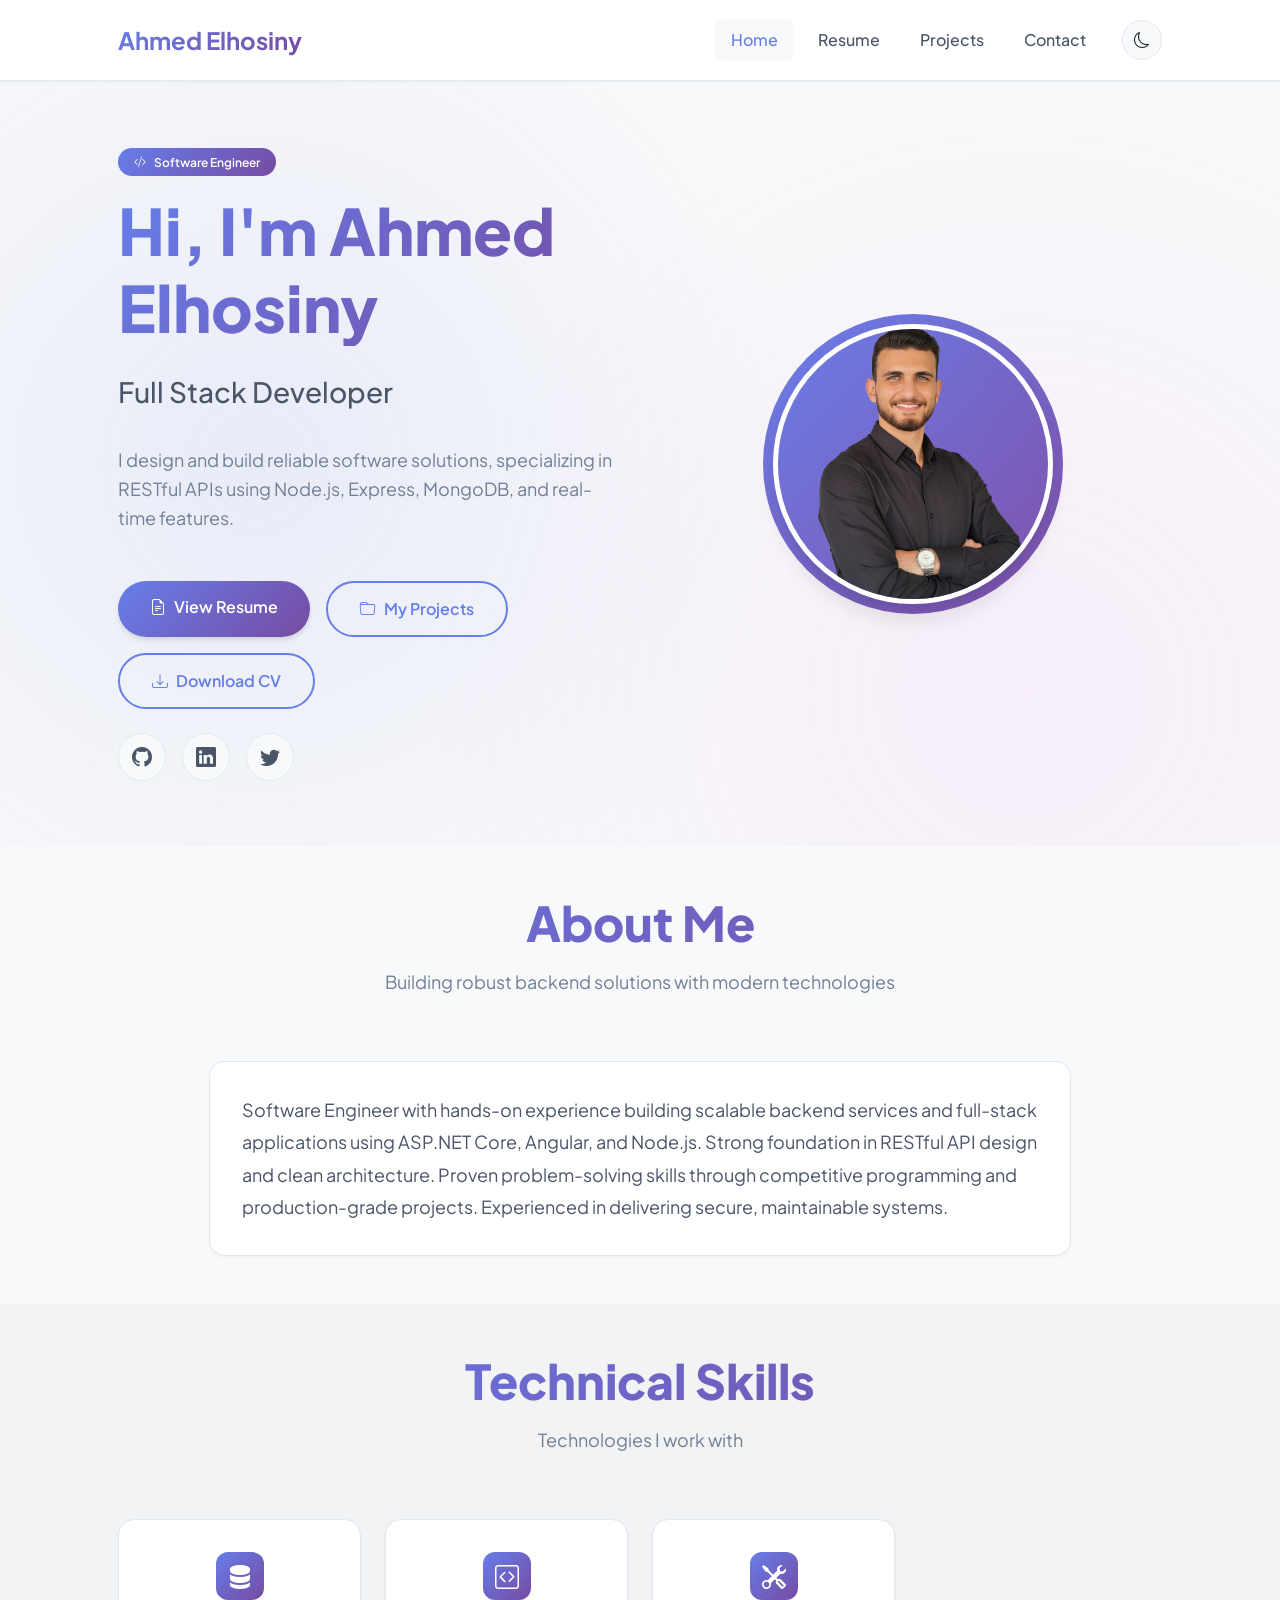
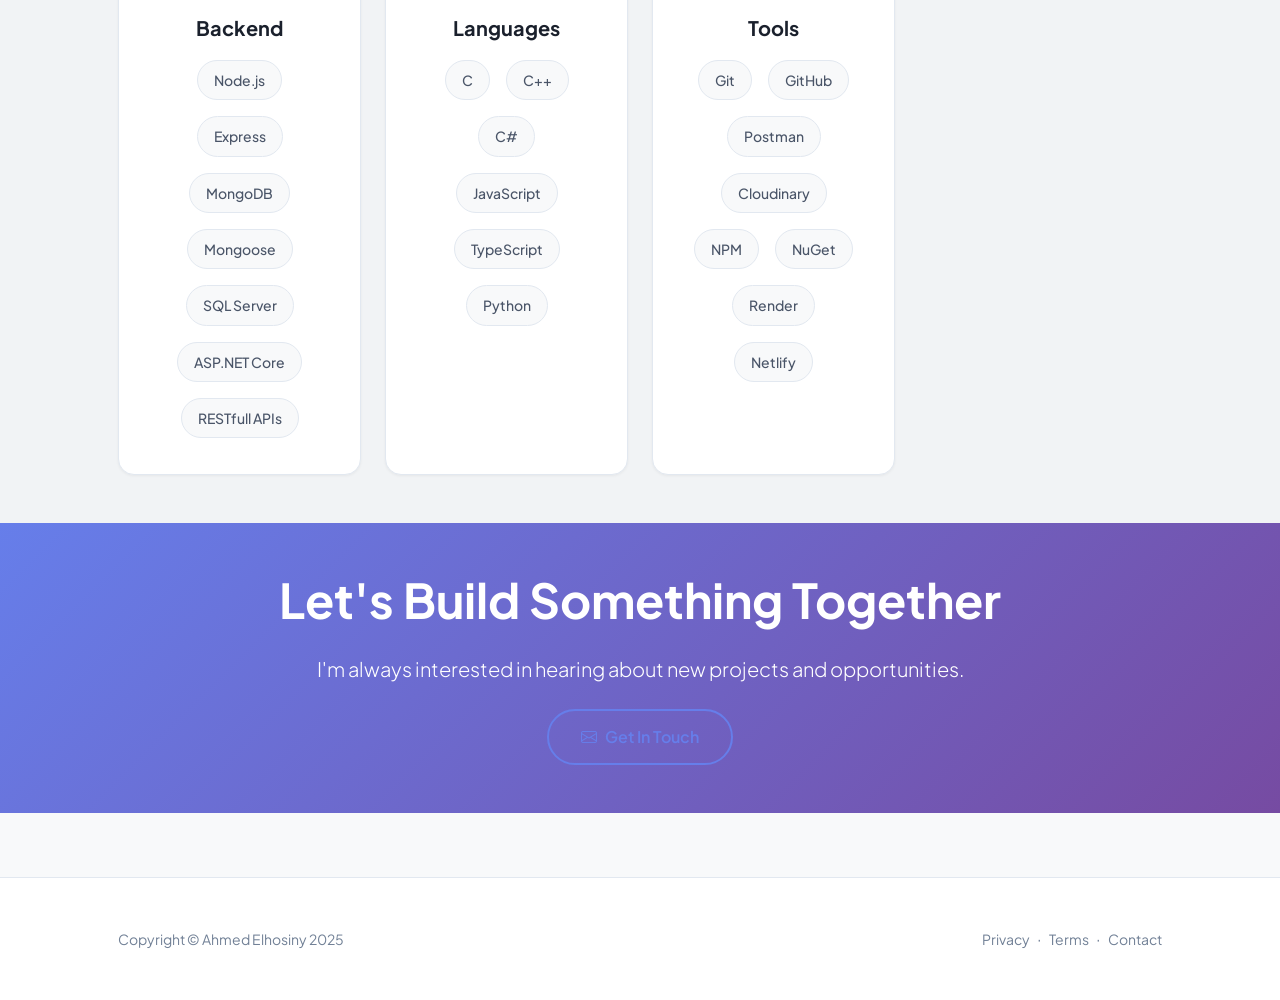
==== commit 9db80a57: "Update About me section" ====
--- a/index.html
+++ b/index.html
@@ -215,16 +215,11 @@
                       margin: 0;
                     "
                   >
-                    Recent Computer Science graduate with a strong foundation in
-                    backend development, specializing in building RESTful APIs
-                    using technologies such as <strong>Node.js</strong>,
-                    <strong>Express</strong>, <strong>MongoDB</strong>, and
-                    <strong>Mongoose</strong>. Proficient in implementing
-                    real-time features. Experience working on full-stack
-                    projects. Strong problem-solving skills and the ability to
-                    adapt to new tools and technologies quickly. Currently
-                    working on freelance projects and seeking opportunities to
-                    contribute to innovative software solutions.
+                    Software Engineer with hands-on experience building scalable backend services and full-stack applications using ASP.NET
+Core, Angular, and Node.js. Strong foundation in RESTful API design and clean architecture.
+Proven problem-solving skills through competitive programming and production-grade projects. Experienced in delivering
+secure, maintainable systems.
+
                   </p>
                 </div>
               </div>
